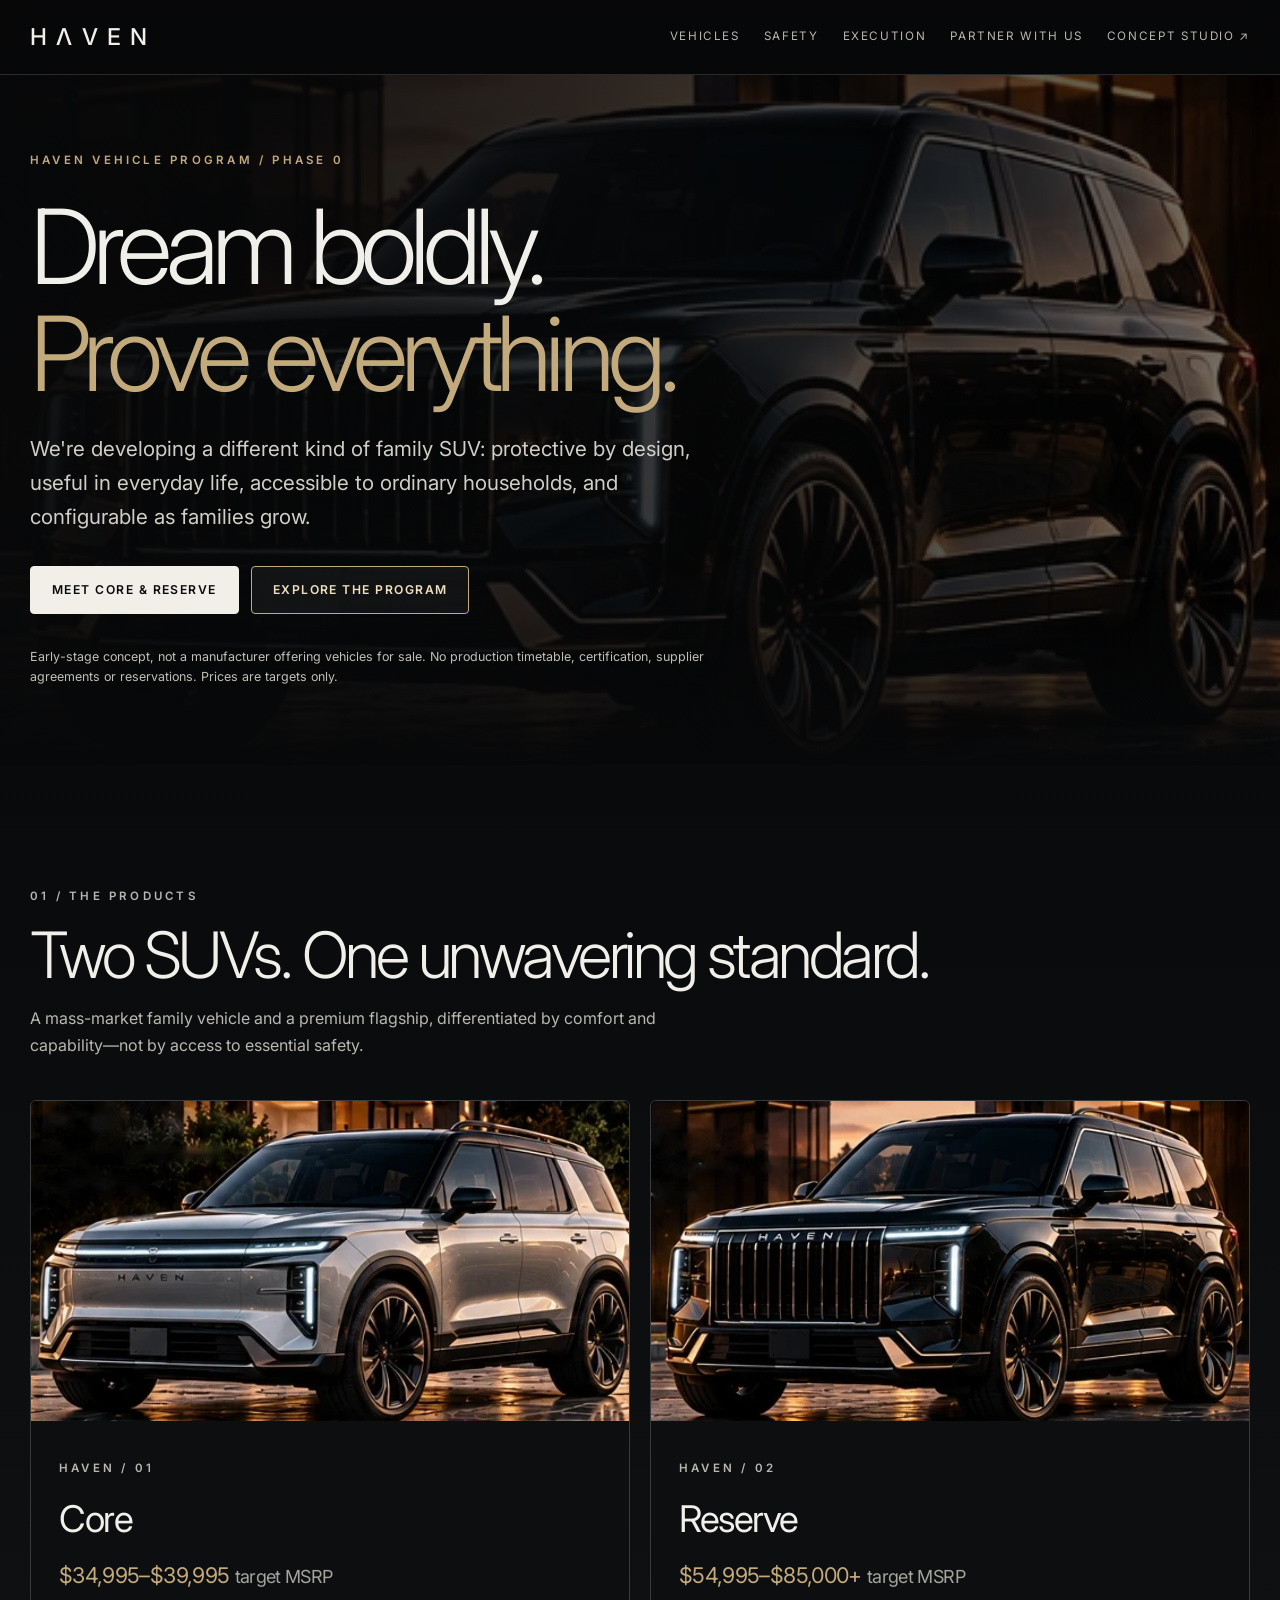
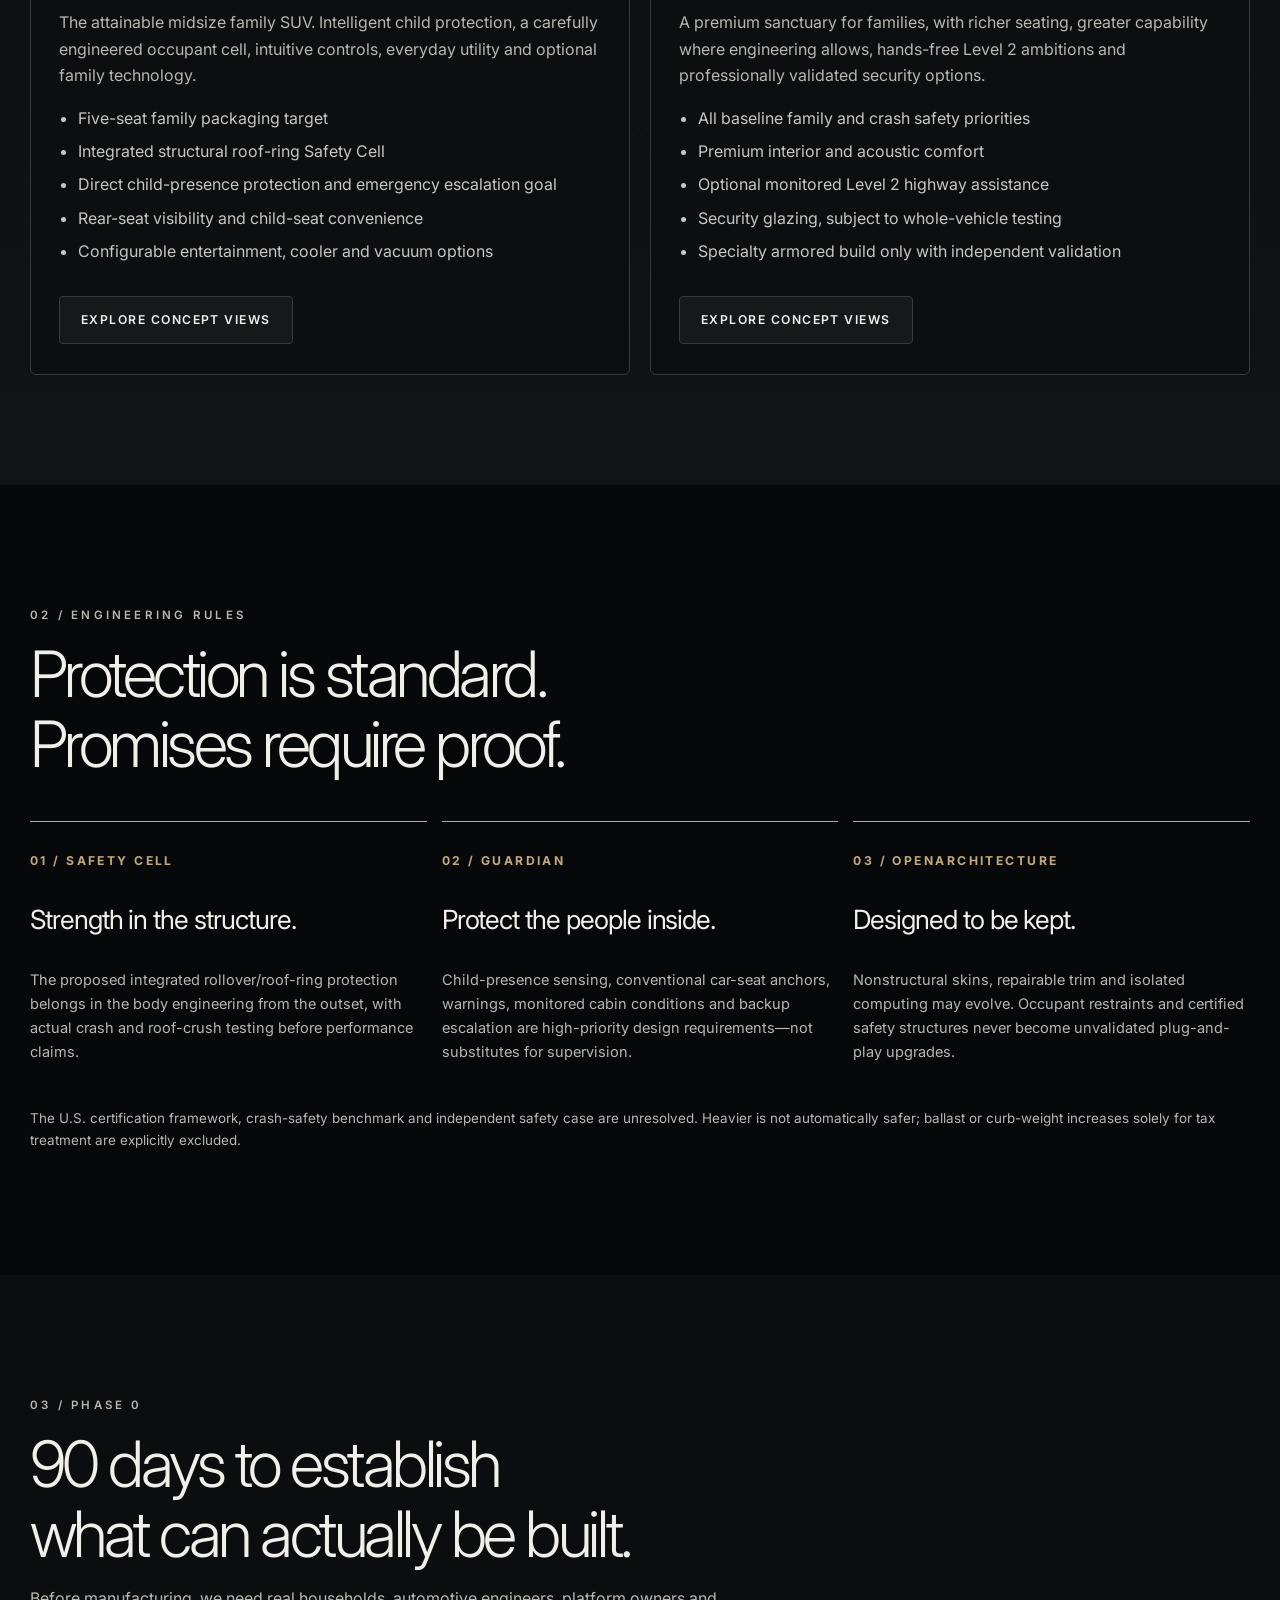
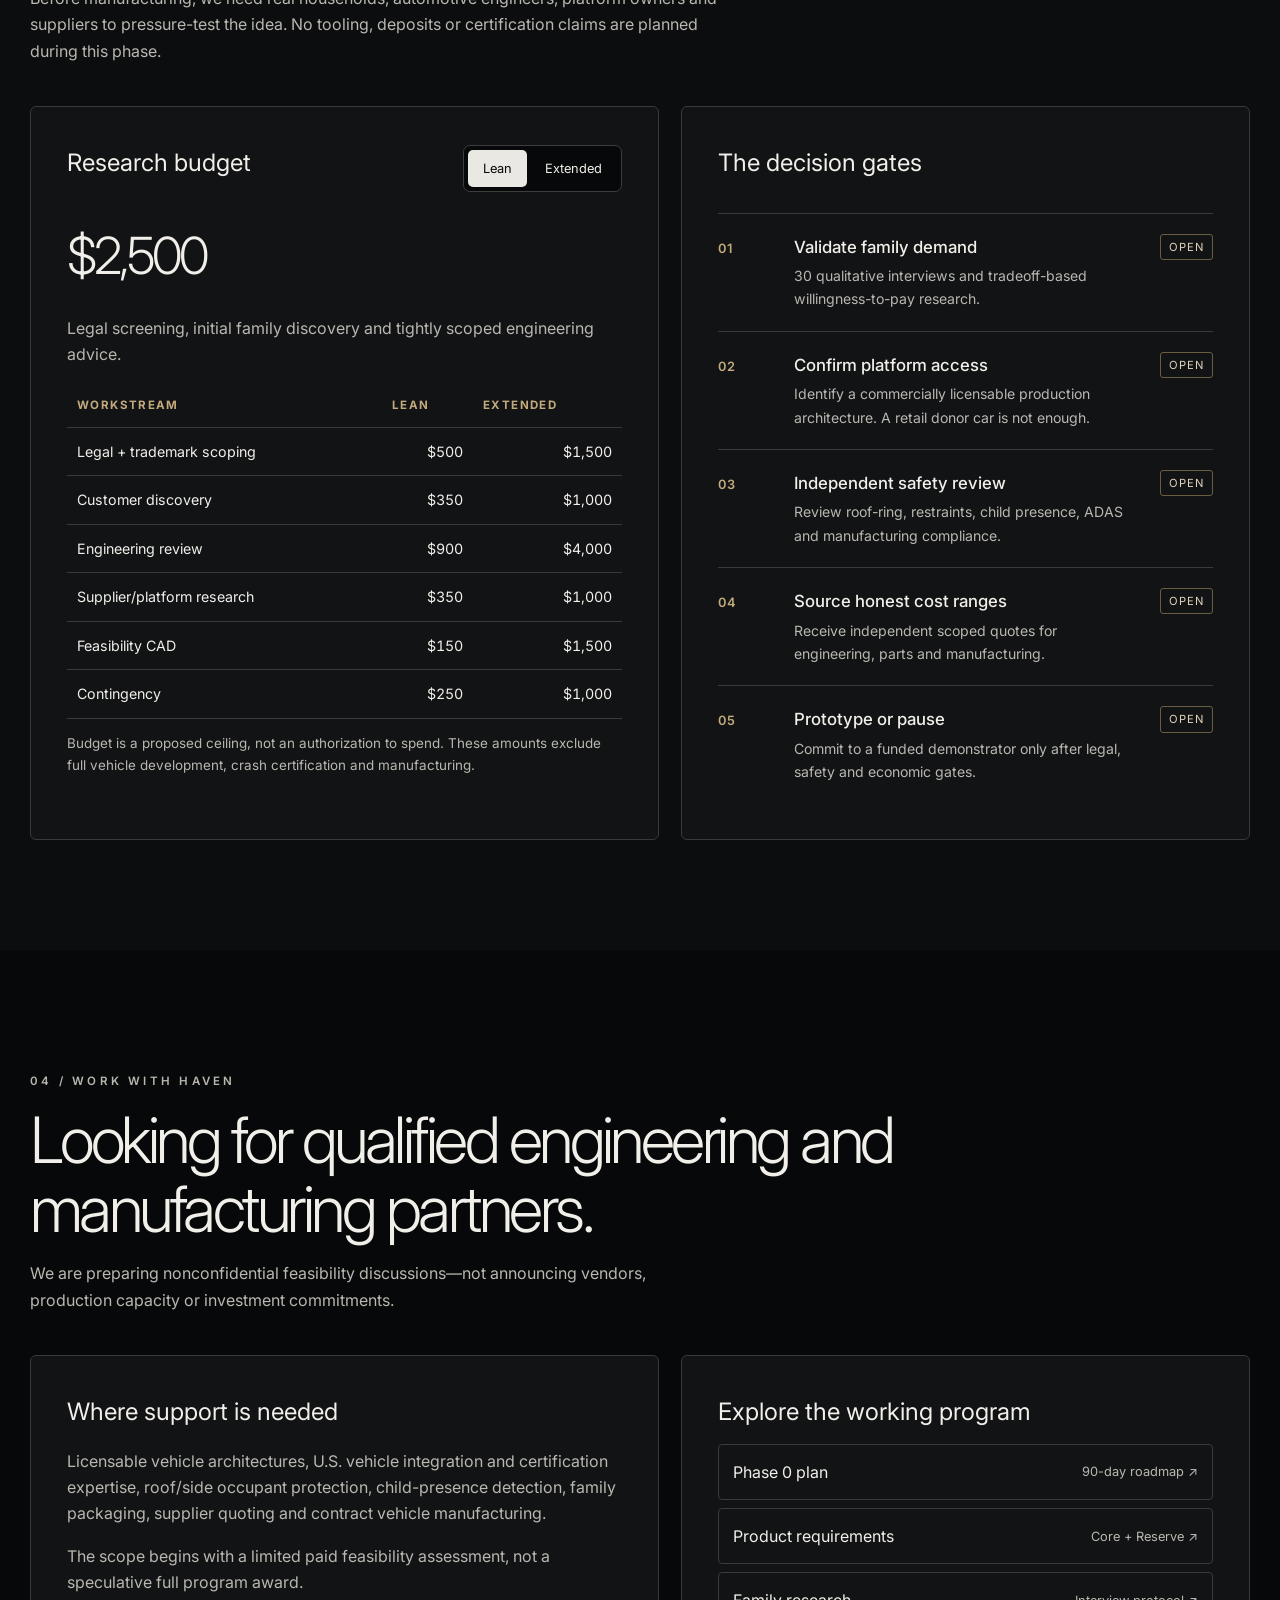
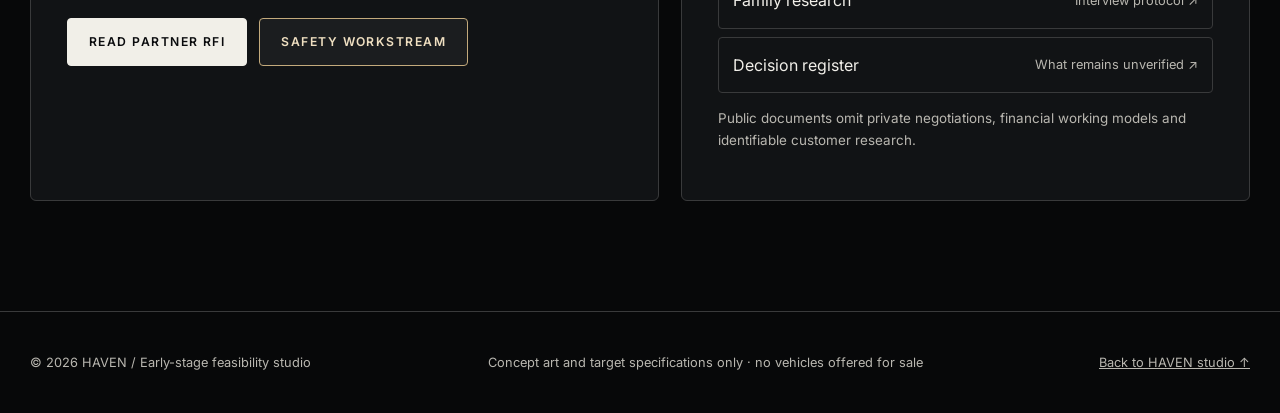
==== program/index.html @ 01f654d3 "Launch public HAVEN vehicle program and link feasibility roadmap" ====
<!DOCTYPE html>
<html lang="en">
<head>
<meta charset="UTF-8">
<meta name="viewport" content="width=device-width, initial-scale=1">
<meta name="theme-color" content="#070809">
<meta name="description" content="HAVEN Motors early-stage family vehicle program: the Core and Reserve SUVs, safety priorities, cost discipline and our evidence-first development roadmap.">
<title>Build HAVEN — The Vehicle Program</title>
<link rel="icon" href="../assets/favicon.svg" type="image/svg+xml">
<link rel="preconnect" href="https://fonts.googleapis.com"><link rel="preconnect" href="https://fonts.gstatic.com" crossorigin>
<link href="https://fonts.googleapis.com/css2?family=Inter:wght@300;400;500;600;700&display=swap" rel="stylesheet">
<style>
:root{--bg:#070809;--card:#111315;--card2:#17191c;--ink:#f1efe9;--muted:#b9b7b0;--line:#393a3b;--gold:#c3aa7c;--ease:cubic-bezier(.25,.8,.25,1)}
*{box-sizing:border-box}html{scroll-behavior:smooth}body{margin:0;background:var(--bg);color:var(--ink);font-family:Inter,system-ui,sans-serif;line-height:1.65;-webkit-font-smoothing:antialiased}
a{color:inherit}button{font:inherit;cursor:pointer;color:inherit}img{max-width:100%;display:block}.skip{position:absolute;left:-999px}.skip:focus{left:1rem;top:1rem;background:#fff;color:#000;padding:.6rem 1rem;z-index:30}.shell{width:min(1220px,calc(100% - 48px));margin:0 auto}
.top{position:sticky;top:0;z-index:20;background:rgba(7,8,9,.86);backdrop-filter:blur(22px);border-bottom:1px solid rgba(255,255,255,.14)}
.top .shell{min-height:74px;display:flex;align-items:center;justify-content:space-between;gap:28px}.logo{font-size:1.45rem;letter-spacing:.4em;font-weight:500;text-decoration:none}.top-links{display:flex;flex-wrap:wrap;gap:24px;align-items:center}.top-links a{font-size:.73rem;text-decoration:none;letter-spacing:.14em;text-transform:uppercase;color:var(--muted)}.top-links a:hover,.top-links a:focus-visible{color:#fff}
.btn{border:1px solid var(--line);display:inline-flex;align-items:center;justify-content:center;padding:13px 21px;text-decoration:none;text-transform:uppercase;font-weight:600;font-size:.76rem;letter-spacing:.12em;border-radius:4px;transition:transform .25s var(--ease),border .2s;background:rgba(255,255,255,.045)}.btn:hover{transform:translateY(-2px);border-color:var(--gold)}.btn.solid{background:#f1efe8;color:#0a0b0d;border-color:#f1efe8}.btn.gold{border-color:var(--gold);color:#efdfc1}
.hero{position:relative;min-height:690px;display:flex;align-items:center;isolation:isolate;overflow:hidden}.hero>img{position:absolute;inset:0;width:100%;height:100%;object-fit:cover;object-position:63% center;z-index:-2;filter:brightness(.53) saturate(.9)}.hero::after{content:"";position:absolute;inset:0;z-index:-1;background:linear-gradient(90deg,rgba(7,8,9,.94),rgba(7,8,9,.70) 45%,rgba(7,8,9,.09)),linear-gradient(0deg,#070809,transparent 25%)}.eyebrow{text-transform:uppercase;letter-spacing:.28em;font-size:.72rem;color:var(--gold);font-weight:600}.hero h1{font-size:clamp(3.15rem,8.1vw,7rem);font-weight:300;letter-spacing:-.065em;line-height:1.03;max-width:950px;margin:24px 0}.hero h1 em{font-weight:300;font-style:normal;color:var(--gold)}.lede{font-size:clamp(1.07rem,1.75vw,1.29rem);line-height:1.65;color:#d0cec7;max-width:680px}.hero-actions{display:flex;flex-wrap:wrap;gap:12px;margin-top:32px}.disclosure{margin-top:33px;font-size:.78rem;color:#c1bfb7;max-width:680px}
section{scroll-margin-top:82px}.pad{padding:110px 0}.section-intro{margin-bottom:42px}.section-intro h2{font-size:clamp(2.3rem,5vw,4.8rem);line-height:1.09;letter-spacing:-.055em;font-weight:300;max-width:900px;margin:14px 0}.section-intro p{color:var(--muted);max-width:690px}
.models{background:linear-gradient(180deg,#090a0c,#111315)}.models-grid{display:grid;grid-template-columns:1fr 1fr;gap:20px}.model{background:#0d0e10;border:1px solid var(--line);border-radius:6px;overflow:hidden}.model .photo{height:clamp(240px,25vw,340px);width:100%;object-fit:cover}.model-copy{padding:26px 28px 30px}.model h3{font-weight:400;font-size:2.3rem;letter-spacing:-.04em;margin:8px 0}.money{font-size:1.35rem;color:var(--gold);letter-spacing:-.03em}.model p{color:var(--muted)}.model small{color:#a4a39c}.featurelist{margin:0 0 24px;padding-left:19px;color:#c8c7c2}.featurelist li{padding-bottom:7px}.principles{display:grid;grid-template-columns:repeat(3,1fr);gap:15px}.principle{border-top:1px solid var(--gold);padding:24px 0 0}.principle b{font-size:.76rem;letter-spacing:.2em;color:var(--gold)}.principle h3{font-weight:400;letter-spacing:-.04em;font-size:1.65rem}.principle p{color:var(--muted);font-size:.91rem}
.grid2{display:grid;grid-template-columns:1.05fr .95fr;gap:22px}.panel{border:1px solid var(--line);padding:clamp(22px,3vw,36px);border-radius:6px;background:var(--card)}.panel h3{font-weight:400;font-size:1.5rem;margin:0 0 12px}.panel p{color:var(--muted)}.table{width:100%;border-collapse:collapse;font-size:.89rem}.table td,.table th{padding:12px 10px;text-align:left;border-bottom:1px solid var(--line)}.table th{color:var(--gold);font-size:.72rem;text-transform:uppercase;letter-spacing:.12em}.table td:nth-child(2){text-align:right;font-variant-numeric:tabular-nums}.table td:last-child{text-align:right;font-variant-numeric:tabular-nums}.cost-switch{display:inline-flex;padding:4px;background:#070809;border:1px solid #3c3d3c;border-radius:7px;gap:3px}.cost-switch button{border:0;background:transparent;padding:8px 15px;border-radius:5px;font-size:.8rem}.cost-switch button[aria-pressed=true]{background:#e9e8e2;color:#0a0a0b}.amount{font-size:clamp(2.2rem,4vw,3.8rem);letter-spacing:-.06em;font-weight:300;margin:18px 0}.list{display:grid;gap:0;margin-top:30px}.gate{padding:20px 0;border-top:1px solid var(--line);display:grid;grid-template-columns:56px 1fr auto;align-items:start;gap:20px}.gate .num{color:var(--gold);font-weight:600;letter-spacing:.1em;font-size:.8rem;padding-top:4px}.gate h3{margin:0;font-size:1.05rem;font-weight:500}.gate p{margin:3px 0 0;font-size:.88rem;color:var(--muted)}.state{color:#e2d2b9;border:1px solid #6b5d42;border-radius:3px;font-size:.7rem;white-space:nowrap;padding:3px 8px;text-transform:uppercase;letter-spacing:.08em}
.links{display:flex;gap:12px;flex-wrap:wrap;margin:22px 0}.linklist{display:grid;gap:8px}.linklist a{padding:14px;border:1px solid var(--line);text-decoration:none;display:flex;justify-content:space-between;gap:18px;align-items:center;border-radius:4px}.linklist a:hover{border-color:var(--gold)}.linklist a span{color:var(--muted);font-size:.8rem}.small{font-size:.84rem;color:var(--muted)}.foot{border-top:1px solid var(--line);padding:40px 0;color:var(--muted);font-size:.8rem}.foot .shell{display:flex;justify-content:space-between;gap:20px;flex-wrap:wrap}
:focus-visible{outline:2px solid #f2ce88;outline-offset:3px}
@media(max-width:820px){.models-grid,.grid2,.principles{grid-template-columns:1fr}.top-links{gap:14px}.top-links a{font-size:.69rem}.hero{min-height:620px}.model .photo{height:290px}.pad{padding:74px 0}}
@media(max-width:520px){.shell{width:min(100% - 32px,1200px)}.top .shell{min-height:68px}.logo{letter-spacing:.24em;font-size:1.2rem}.top-links a:nth-child(2){display:none}.hero h1{font-size:clamp(2.8rem,12vw,4rem)}.hero{min-height:610px}.gate{grid-template-columns:35px 1fr}.gate .state{grid-column:2;justify-self:start}.table{font-size:.77rem}.table td,.table th{padding:9px 5px}}
@media(prefers-reduced-motion:reduce){html{scroll-behavior:auto}*,*:before,*:after{transition:none!important;animation:none!important}}
</style>
</head>
<body>
<a class="skip" href="#content">Skip to content</a>
<header class="top"><div class="shell"><a class="logo" href="../index.html" aria-label="HAVEN home">HΛVEN</a><nav class="top-links" aria-label="Program navigation"><a href="#vehicles">Vehicles</a><a href="#requirements">Safety</a><a href="#execution">Execution</a><a href="#partners">Partner with us</a><a href="../index.html">Concept studio ↗</a></nav></div></header>
<main id="content">
<section class="hero" aria-labelledby="h1"><img src="../assets/haven-suv/reserve/exterior-hero-clean.webp" alt="HAVEN Reserve luxury SUV early design study" width="529" height="292"><div class="shell"><p class="eyebrow">HAVEN vehicle program / phase 0</p><h1 id="h1">Dream boldly.<br><em>Prove everything.</em></h1><p class="lede">We're developing a different kind of family SUV: protective by design, useful in everyday life, accessible to ordinary households, and configurable as families grow.</p><div class="hero-actions"><a class="btn solid" href="#vehicles">Meet Core &amp; Reserve</a><a class="btn gold" href="#execution">Explore the program</a></div><p class="disclosure">Early-stage concept, not a manufacturer offering vehicles for sale. No production timetable, certification, supplier agreements or reservations. Prices are targets only.</p></div></section>

<section class="pad models" id="vehicles"><div class="shell"><div class="section-intro"><p class="eyebrow">01 / The products</p><h2>Two SUVs. One unwavering standard.</h2><p>A mass-market family vehicle and a premium flagship, differentiated by comfort and capability—not by access to essential safety.</p></div><div class="models-grid">
<article class="model"><img class="photo" src="../assets/haven-suv/core/exterior-hero-clean.webp" alt="Silver HAVEN Core family SUV design concept" loading="lazy"><div class="model-copy"><p class="eyebrow">HAVEN / 01</p><h3>Core</h3><div class="money">$34,995–$39,995 <small>target MSRP</small></div><p>The attainable midsize family SUV. Intelligent child protection, a carefully engineered occupant cell, intuitive controls, everyday utility and optional family technology.</p><ul class="featurelist"><li>Five-seat family packaging target</li><li>Integrated structural roof-ring Safety Cell</li><li>Direct child-presence protection and emergency escalation goal</li><li>Rear-seat visibility and child-seat convenience</li><li>Configurable entertainment, cooler and vacuum options</li></ul><a class="btn" href="../index.html#suv">Explore concept views</a></div></article>
<article class="model"><img class="photo" src="../assets/haven-suv/reserve/exterior-hero-clean.webp" alt="Dark HAVEN Reserve premium SUV design concept" loading="lazy"><div class="model-copy"><p class="eyebrow">HAVEN / 02</p><h3>Reserve</h3><div class="money">$54,995–$85,000+ <small>target MSRP</small></div><p>A premium sanctuary for families, with richer seating, greater capability where engineering allows, hands-free Level 2 ambitions and professionally validated security options.</p><ul class="featurelist"><li>All baseline family and crash safety priorities</li><li>Premium interior and acoustic comfort</li><li>Optional monitored Level 2 highway assistance</li><li>Security glazing, subject to whole-vehicle testing</li><li>Specialty armored build only with independent validation</li></ul><a class="btn" href="../index.html#suv">Explore concept views</a></div></article>
</div></div></section>
<section class="pad" id="requirements"><div class="shell"><div class="section-intro"><p class="eyebrow">02 / Engineering rules</p><h2>Protection is standard.<br>Promises require proof.</h2></div><div class="principles">
<div class="principle"><b>01 / SAFETY CELL</b><h3>Strength in the structure.</h3><p>The proposed integrated rollover/roof-ring protection belongs in the body engineering from the outset, with actual crash and roof-crush testing before performance claims.</p></div>
<div class="principle"><b>02 / GUARDIAN</b><h3>Protect the people inside.</h3><p>Child-presence sensing, conventional car-seat anchors, warnings, monitored cabin conditions and backup escalation are high-priority design requirements—not substitutes for supervision.</p></div>
<div class="principle"><b>03 / OPENARCHITECTURE</b><h3>Designed to be kept.</h3><p>Nonstructural skins, repairable trim and isolated computing may evolve. Occupant restraints and certified safety structures never become unvalidated plug-and-play upgrades.</p></div>
</div><p class="small" style="margin-top:28px">The U.S. certification framework, crash-safety benchmark and independent safety case are unresolved. Heavier is not automatically safer; ballast or curb-weight increases solely for tax treatment are explicitly excluded.</p></div></section>
<section class="pad" id="execution" style="background:#0c0d0f"><div class="shell"><div class="section-intro"><p class="eyebrow">03 / Phase 0</p><h2>90 days to establish<br>what can actually be built.</h2><p>Before manufacturing, we need real households, automotive engineers, platform owners and suppliers to pressure-test the idea. No tooling, deposits or certification claims are planned during this phase.</p></div><div class="grid2">
<div class="panel"><div style="display:flex;justify-content:space-between;gap:12px;align-items:center;flex-wrap:wrap"><h3>Research budget</h3><div class="cost-switch" role="group" aria-label="Budget scenario"><button type="button" data-budget="lean" aria-pressed="true">Lean</button><button type="button" data-budget="extended" aria-pressed="false">Extended</button></div></div><div class="amount" id="budgetAmount" aria-live="polite">$2,500</div><p id="budgetSummary">Legal screening, initial family discovery and tightly scoped engineering advice.</p><table class="table"><thead><tr><th>Workstream</th><th>Lean</th><th>Extended</th></tr></thead><tbody>
<tr><td>Legal + trademark scoping</td><td>$500</td><td>$1,500</td></tr><tr><td>Customer discovery</td><td>$350</td><td>$1,000</td></tr><tr><td>Engineering review</td><td>$900</td><td>$4,000</td></tr><tr><td>Supplier/platform research</td><td>$350</td><td>$1,000</td></tr><tr><td>Feasibility CAD</td><td>$150</td><td>$1,500</td></tr><tr><td>Contingency</td><td>$250</td><td>$1,000</td></tr></tbody></table><p class="small">Budget is a proposed ceiling, not an authorization to spend. These amounts exclude full vehicle development, crash certification and manufacturing.</p></div>
<div class="panel"><h3>The decision gates</h3><div class="list">
<div class="gate"><span class="num">01</span><div><h3>Validate family demand</h3><p>30 qualitative interviews and tradeoff-based willingness-to-pay research.</p></div><span class="state">Open</span></div>
<div class="gate"><span class="num">02</span><div><h3>Confirm platform access</h3><p>Identify a commercially licensable production architecture. A retail donor car is not enough.</p></div><span class="state">Open</span></div>
<div class="gate"><span class="num">03</span><div><h3>Independent safety review</h3><p>Review roof-ring, restraints, child presence, ADAS and manufacturing compliance.</p></div><span class="state">Open</span></div>
<div class="gate"><span class="num">04</span><div><h3>Source honest cost ranges</h3><p>Receive independent scoped quotes for engineering, parts and manufacturing.</p></div><span class="state">Open</span></div>
<div class="gate"><span class="num">05</span><div><h3>Prototype or pause</h3><p>Commit to a funded demonstrator only after legal, safety and economic gates.</p></div><span class="state">Open</span></div>
</div></div>
</div></div></section>
<section class="pad" id="partners"><div class="shell"><div class="section-intro"><p class="eyebrow">04 / Work with HAVEN</p><h2>Looking for qualified engineering and manufacturing partners.</h2><p>We are preparing nonconfidential feasibility discussions—not announcing vendors, production capacity or investment commitments.</p></div><div class="grid2"><div class="panel"><h3>Where support is needed</h3><p>Licensable vehicle architectures, U.S. vehicle integration and certification expertise, roof/side occupant protection, child-presence detection, family packaging, supplier quoting and contract vehicle manufacturing.</p><p>The scope begins with a limited paid feasibility assessment, not a speculative full program award.</p><div class="links"><a class="btn solid" href="PARTNERS_RFI.md">Read partner RFI</a><a class="btn gold" href="SAFETY_REGULATORY.md">Safety workstream</a></div></div><div class="panel"><h3>Explore the working program</h3><div class="linklist"><a href="README.md">Phase 0 plan <span>90-day roadmap ↗</span></a><a href="PRODUCT_REQUIREMENTS.md">Product requirements <span>Core + Reserve ↗</span></a><a href="CUSTOMER_DISCOVERY.md">Family research <span>Interview protocol ↗</span></a><a href="DECISION_LOG.md">Decision register <span>What remains unverified ↗</span></a></div><p class="small">Public documents omit private negotiations, financial working models and identifiable customer research.</p></div></div></div></section>
</main>
<footer class="foot"><div class="shell"><span>© 2026 HAVEN / Early-stage feasibility studio</span><span>Concept art and target specifications only · no vehicles offered for sale</span><a href="../index.html">Back to HAVEN studio ↑</a></div></footer>
<script>
(()=>{'use strict';const buttons=document.querySelectorAll('[data-budget]');const val=document.getElementById('budgetAmount'),desc=document.getElementById('budgetSummary');const budget={lean:{price:'$2,500',summary:'Legal screening, initial family discovery and tightly scoped engineering advice.'},extended:{price:'$10,000',summary:'Expanded independent engineering review, packaging concept work and deeper customer discovery.'}};for(const b of buttons){b.addEventListener('click',()=>{for(const x of buttons)x.setAttribute('aria-pressed',String(x===b));const d=budget[b.dataset.budget];val.textContent=d.price;desc.textContent=d.summary;});}})();
</script>
</body></html>
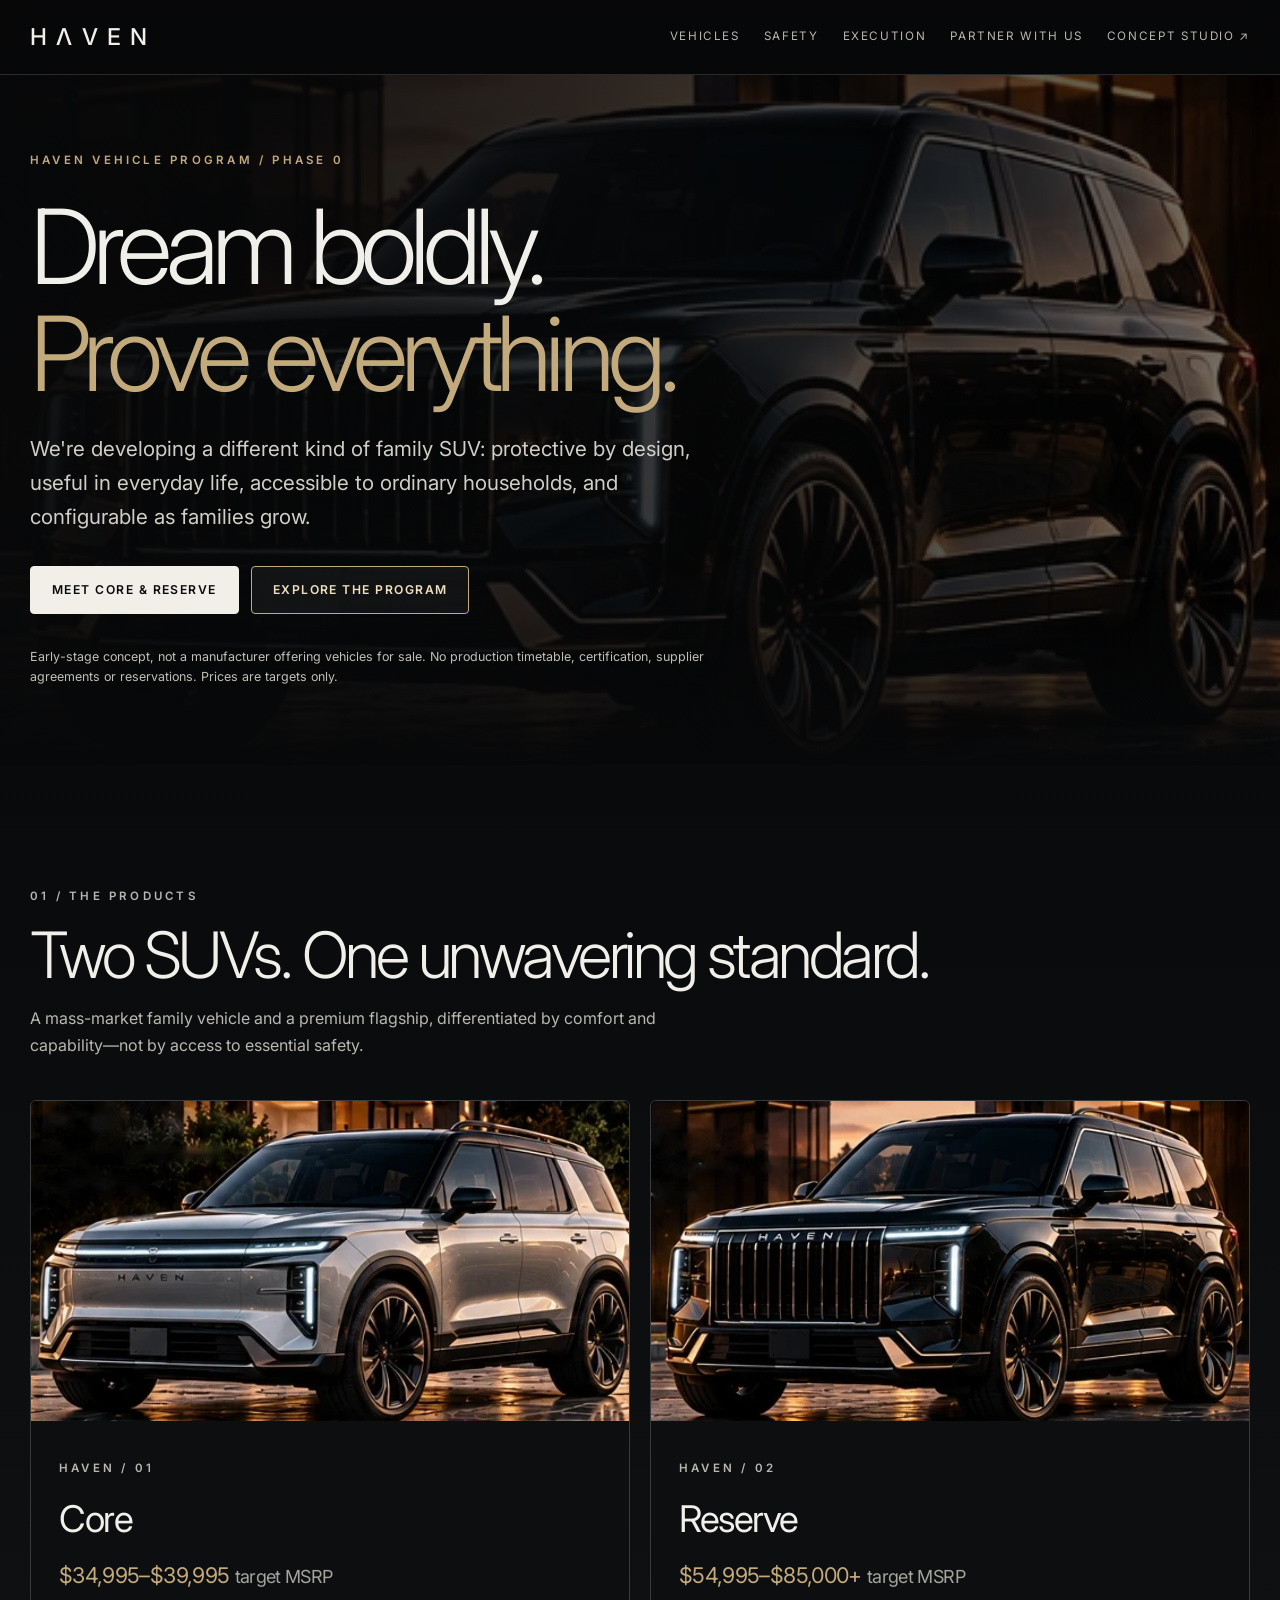
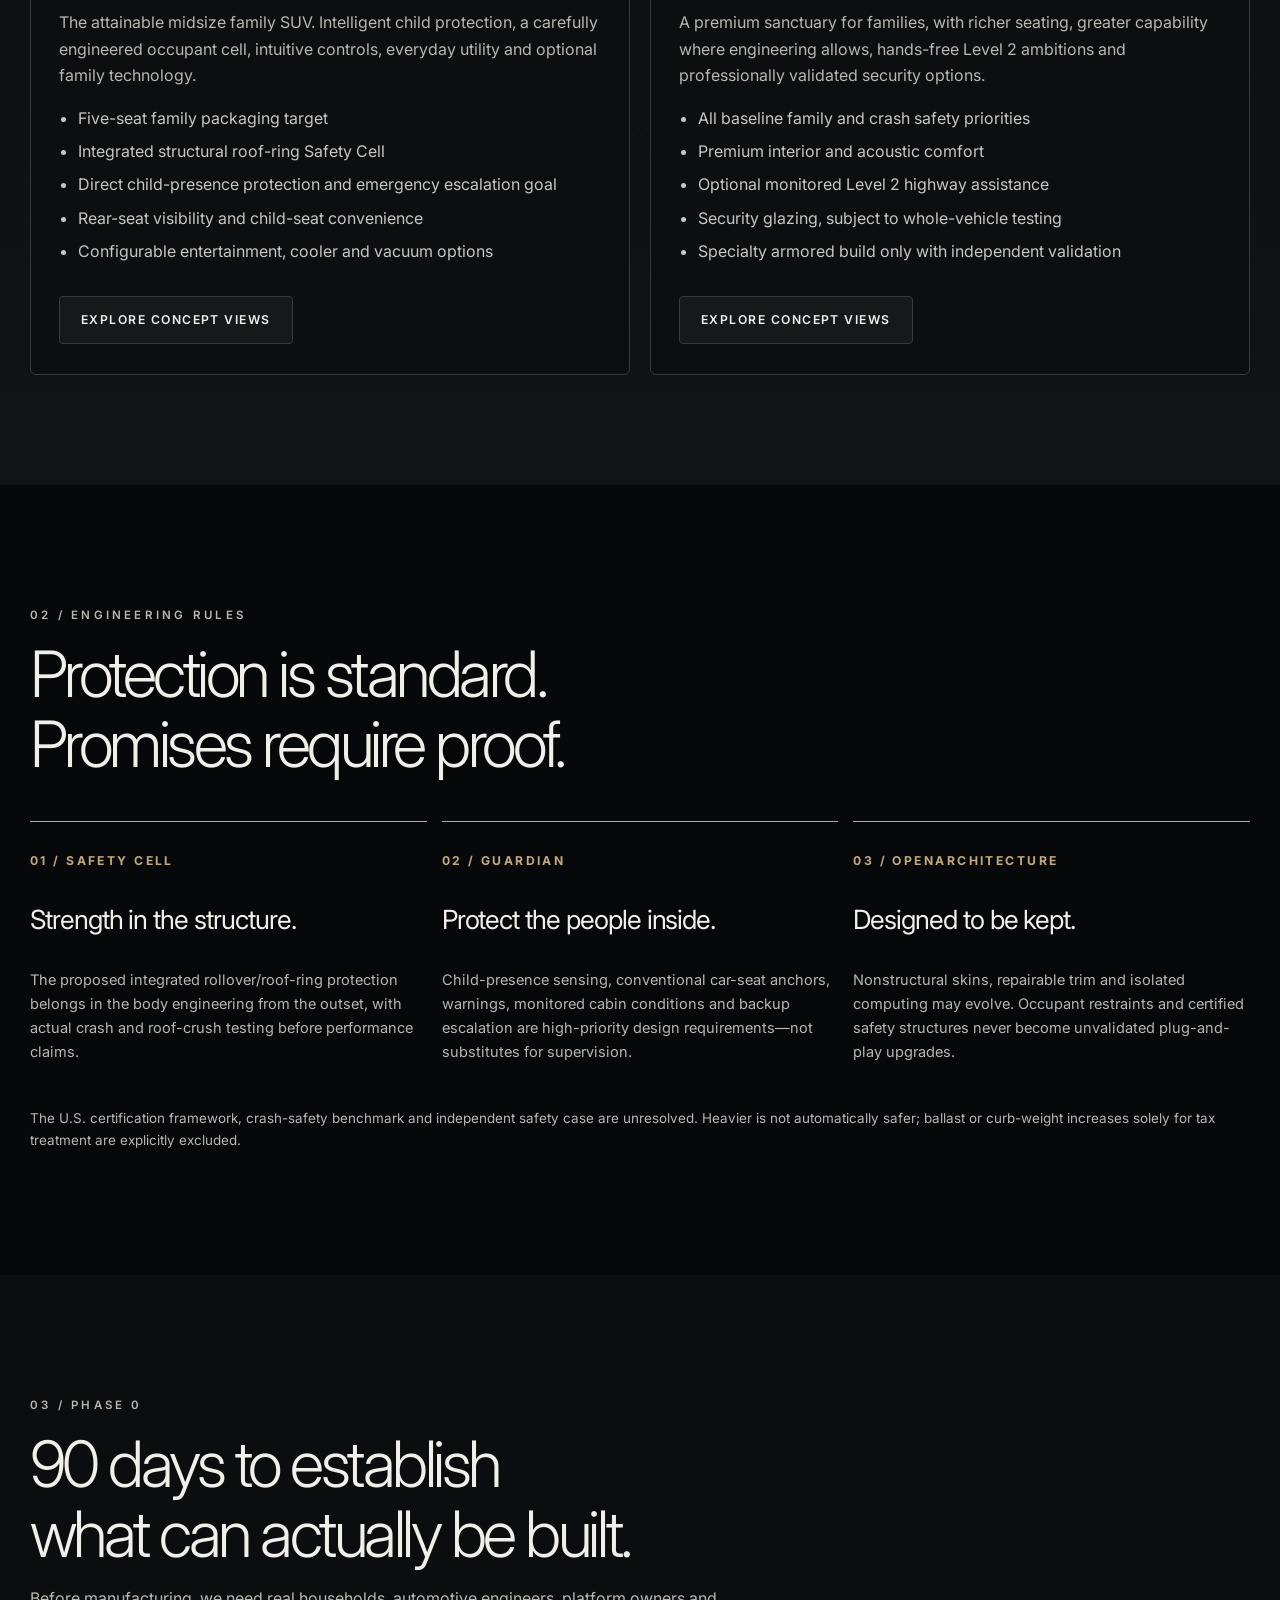
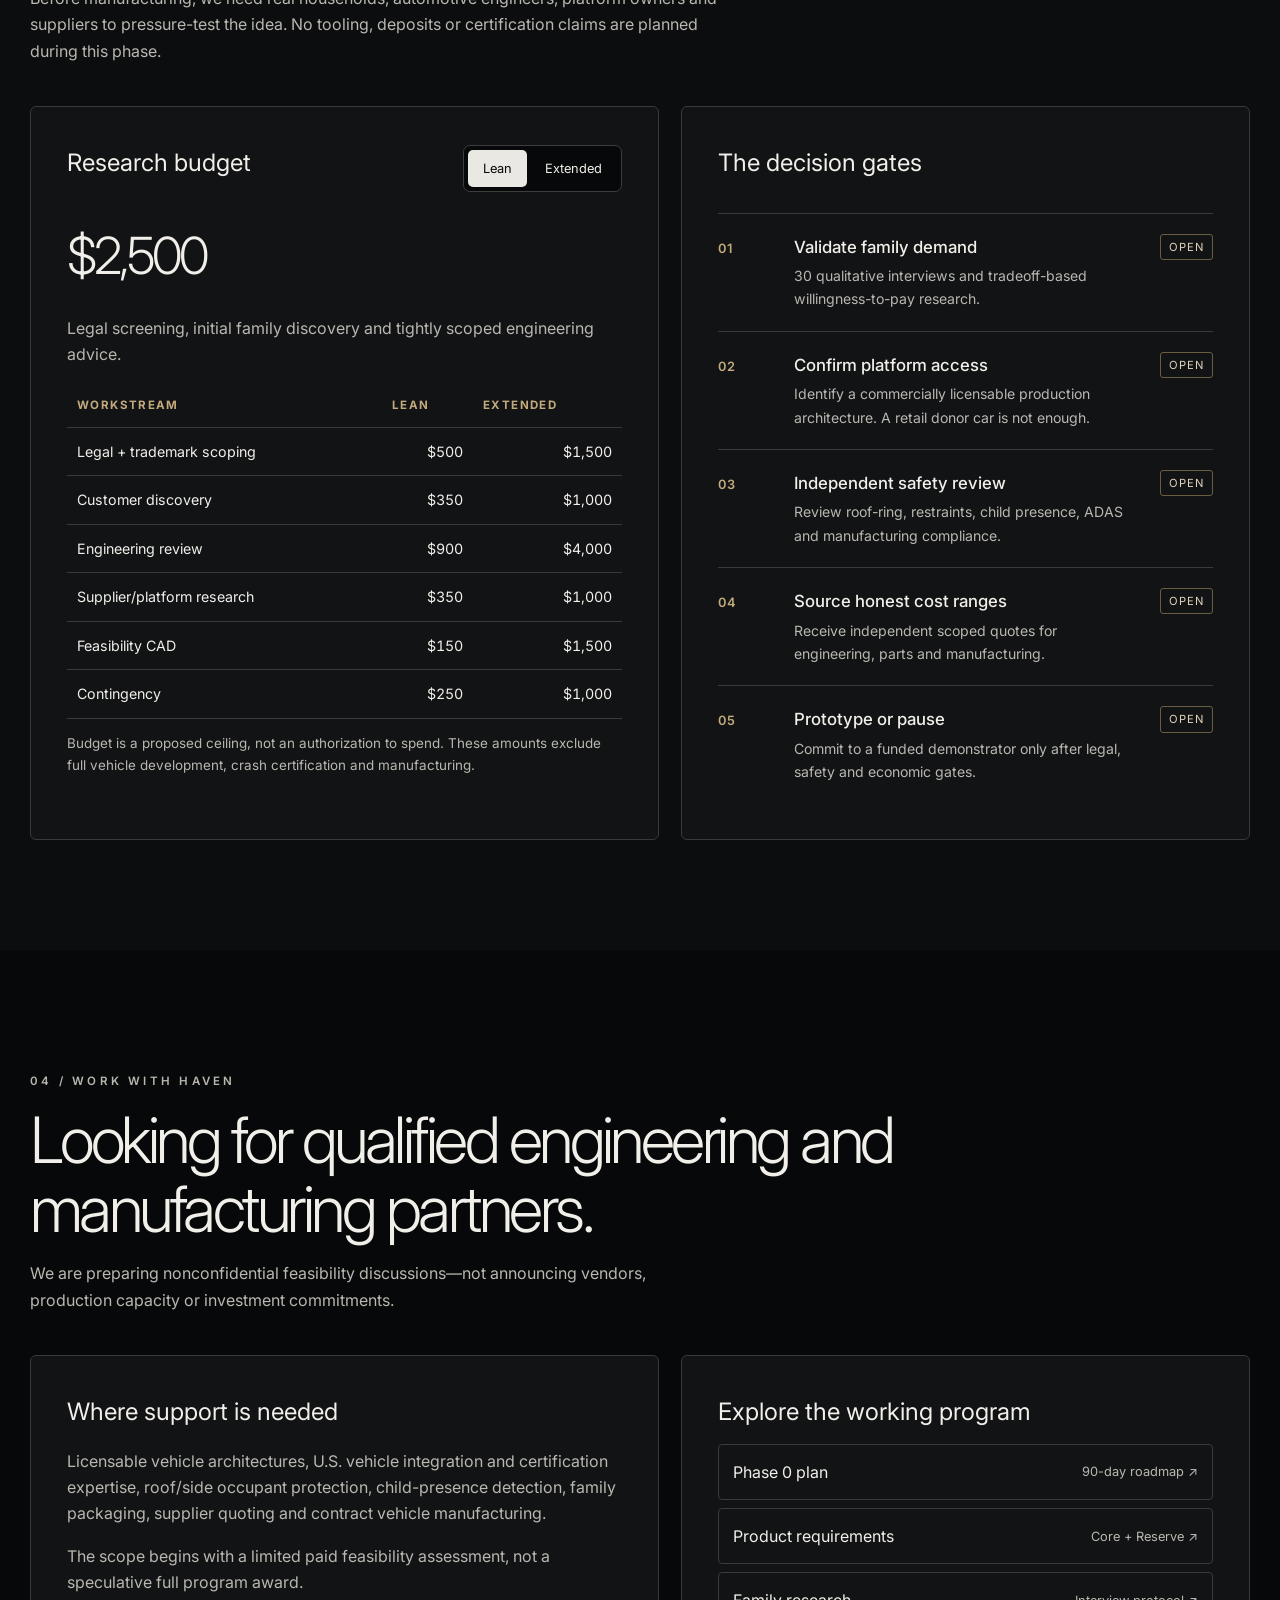
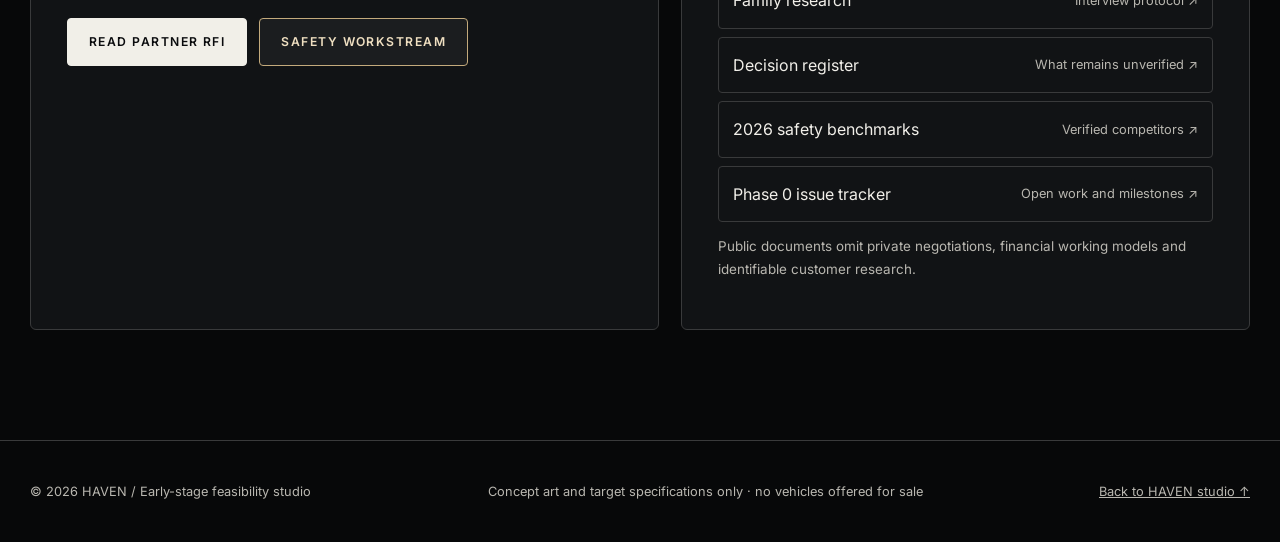
==== commit 9c7e37ff: "Expose HAVEN Phase 0 tracker and safety benchmarks" ====
--- a/program/index.html
+++ b/program/index.html
@@ -53,7 +53,7 @@
 <div class="gate"><span class="num">05</span><div><h3>Prototype or pause</h3><p>Commit to a funded demonstrator only after legal, safety and economic gates.</p></div><span class="state">Open</span></div>
 </div></div>
 </div></div></section>
-<section class="pad" id="partners"><div class="shell"><div class="section-intro"><p class="eyebrow">04 / Work with HAVEN</p><h2>Looking for qualified engineering and manufacturing partners.</h2><p>We are preparing nonconfidential feasibility discussions—not announcing vendors, production capacity or investment commitments.</p></div><div class="grid2"><div class="panel"><h3>Where support is needed</h3><p>Licensable vehicle architectures, U.S. vehicle integration and certification expertise, roof/side occupant protection, child-presence detection, family packaging, supplier quoting and contract vehicle manufacturing.</p><p>The scope begins with a limited paid feasibility assessment, not a speculative full program award.</p><div class="links"><a class="btn solid" href="PARTNERS_RFI.md">Read partner RFI</a><a class="btn gold" href="SAFETY_REGULATORY.md">Safety workstream</a></div></div><div class="panel"><h3>Explore the working program</h3><div class="linklist"><a href="README.md">Phase 0 plan <span>90-day roadmap ↗</span></a><a href="PRODUCT_REQUIREMENTS.md">Product requirements <span>Core + Reserve ↗</span></a><a href="CUSTOMER_DISCOVERY.md">Family research <span>Interview protocol ↗</span></a><a href="DECISION_LOG.md">Decision register <span>What remains unverified ↗</span></a></div><p class="small">Public documents omit private negotiations, financial working models and identifiable customer research.</p></div></div></div></section>
+<section class="pad" id="partners"><div class="shell"><div class="section-intro"><p class="eyebrow">04 / Work with HAVEN</p><h2>Looking for qualified engineering and manufacturing partners.</h2><p>We are preparing nonconfidential feasibility discussions—not announcing vendors, production capacity or investment commitments.</p></div><div class="grid2"><div class="panel"><h3>Where support is needed</h3><p>Licensable vehicle architectures, U.S. vehicle integration and certification expertise, roof/side occupant protection, child-presence detection, family packaging, supplier quoting and contract vehicle manufacturing.</p><p>The scope begins with a limited paid feasibility assessment, not a speculative full program award.</p><div class="links"><a class="btn solid" href="https://github.com/Mrperkins/haven-concept/blob/main/program/PARTNERS_RFI.md">Read partner RFI</a><a class="btn gold" href="https://github.com/Mrperkins/haven-concept/blob/main/program/SAFETY_REGULATORY.md">Safety workstream</a></div></div><div class="panel"><h3>Explore the working program</h3><div class="linklist"><a href="https://github.com/Mrperkins/haven-concept/blob/main/program/README.md">Phase 0 plan <span>90-day roadmap ↗</span></a><a href="https://github.com/Mrperkins/haven-concept/blob/main/program/PRODUCT_REQUIREMENTS.md">Product requirements <span>Core + Reserve ↗</span></a><a href="https://github.com/Mrperkins/haven-concept/blob/main/program/CUSTOMER_DISCOVERY.md">Family research <span>Interview protocol ↗</span></a><a href="https://github.com/Mrperkins/haven-concept/blob/main/program/DECISION_LOG.md">Decision register <span>What remains unverified ↗</span></a><a href="https://github.com/Mrperkins/haven-concept/blob/main/program/BENCHMARKS.md">2026 safety benchmarks <span>Verified competitors ↗</span></a><a href="https://github.com/Mrperkins/haven-concept/issues">Phase 0 issue tracker <span>Open work and milestones ↗</span></a></div><p class="small">Public documents omit private negotiations, financial working models and identifiable customer research.</p></div></div></div></section>
 </main>
 <footer class="foot"><div class="shell"><span>© 2026 HAVEN / Early-stage feasibility studio</span><span>Concept art and target specifications only · no vehicles offered for sale</span><a href="../index.html">Back to HAVEN studio ↑</a></div></footer>
 <script>
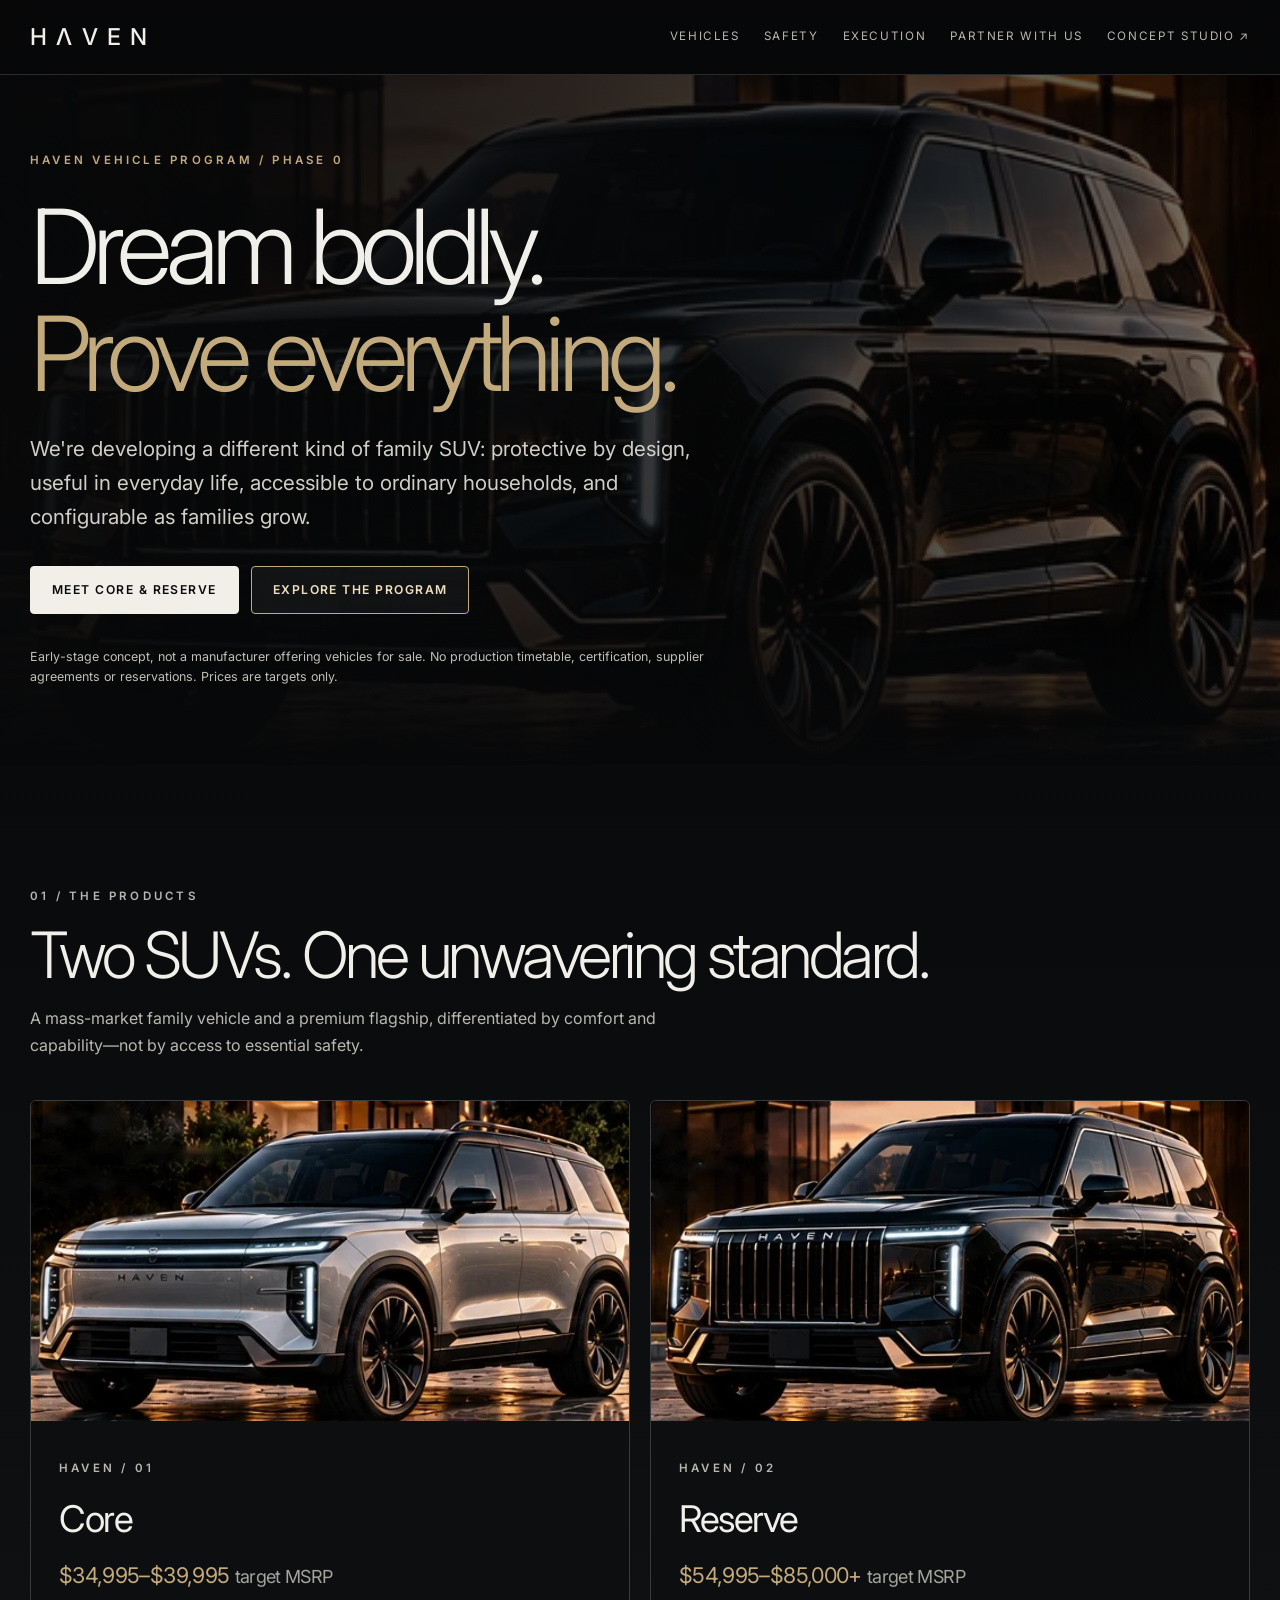
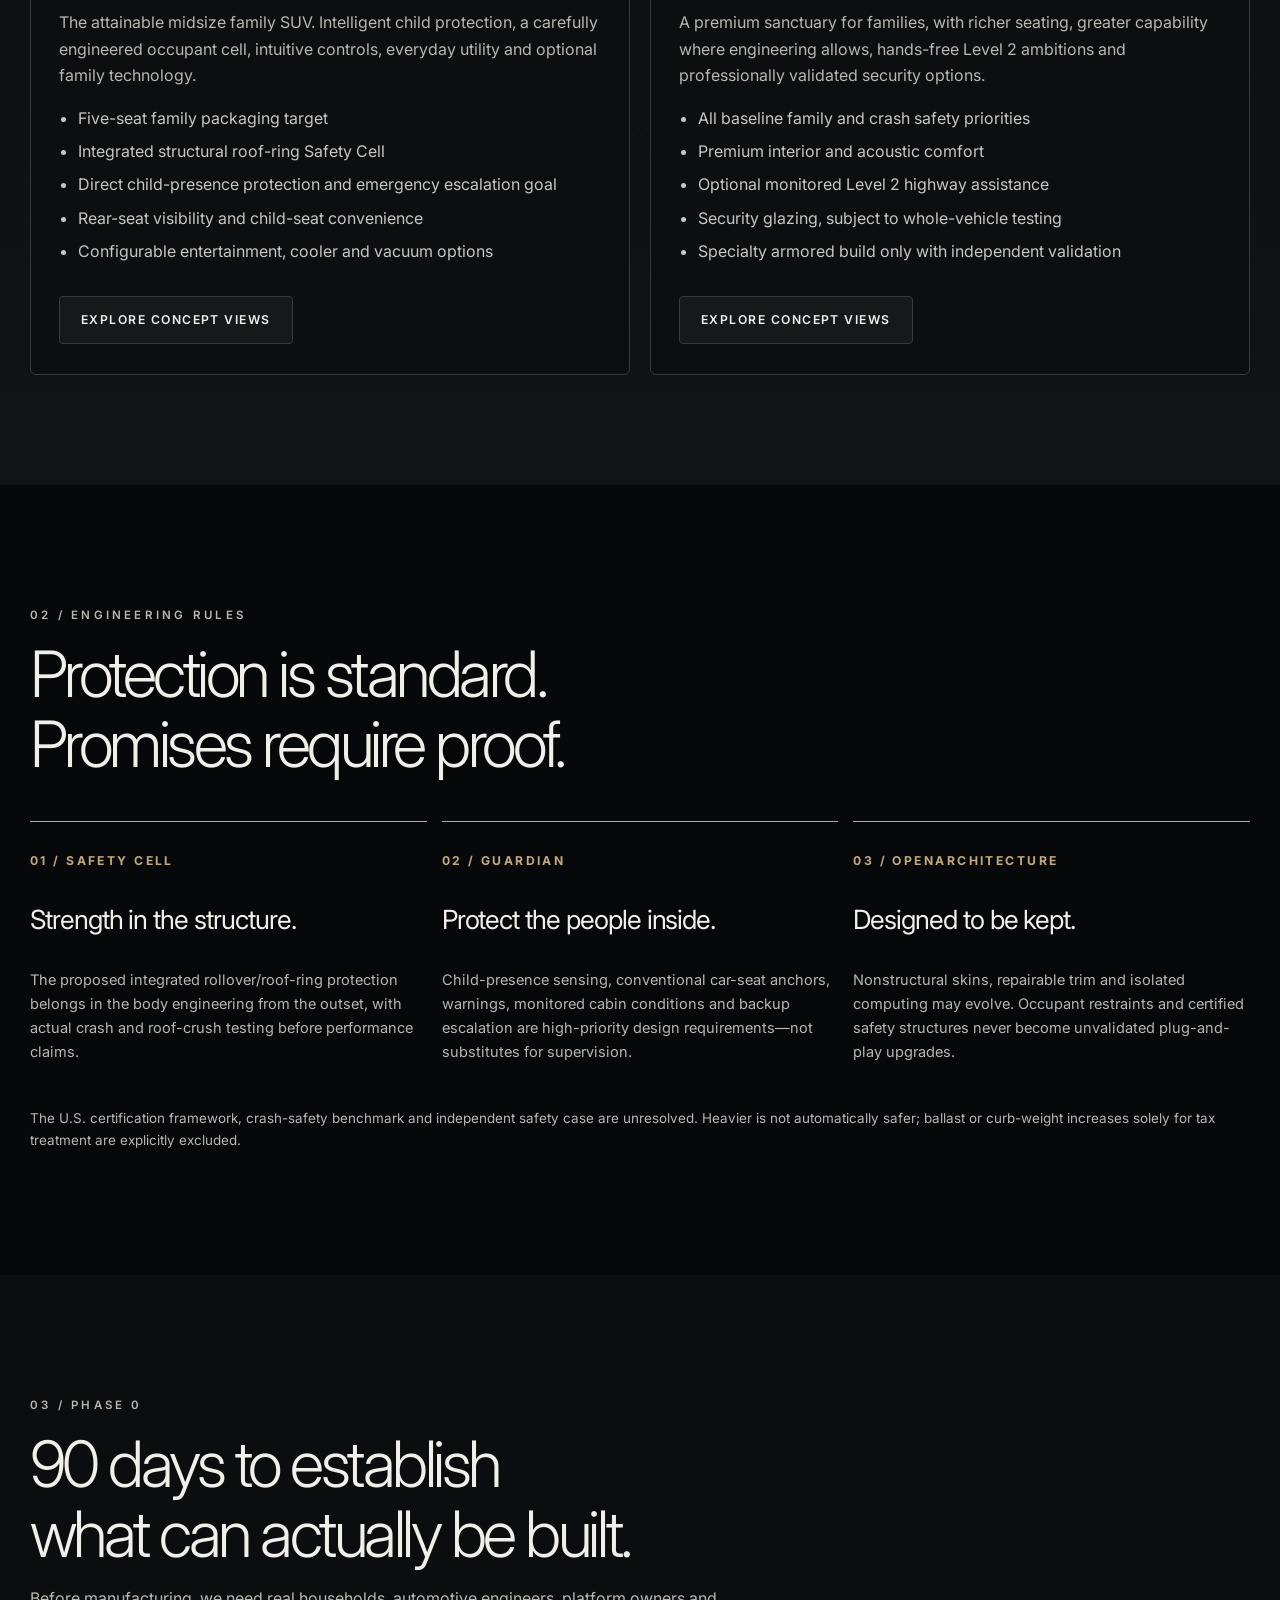
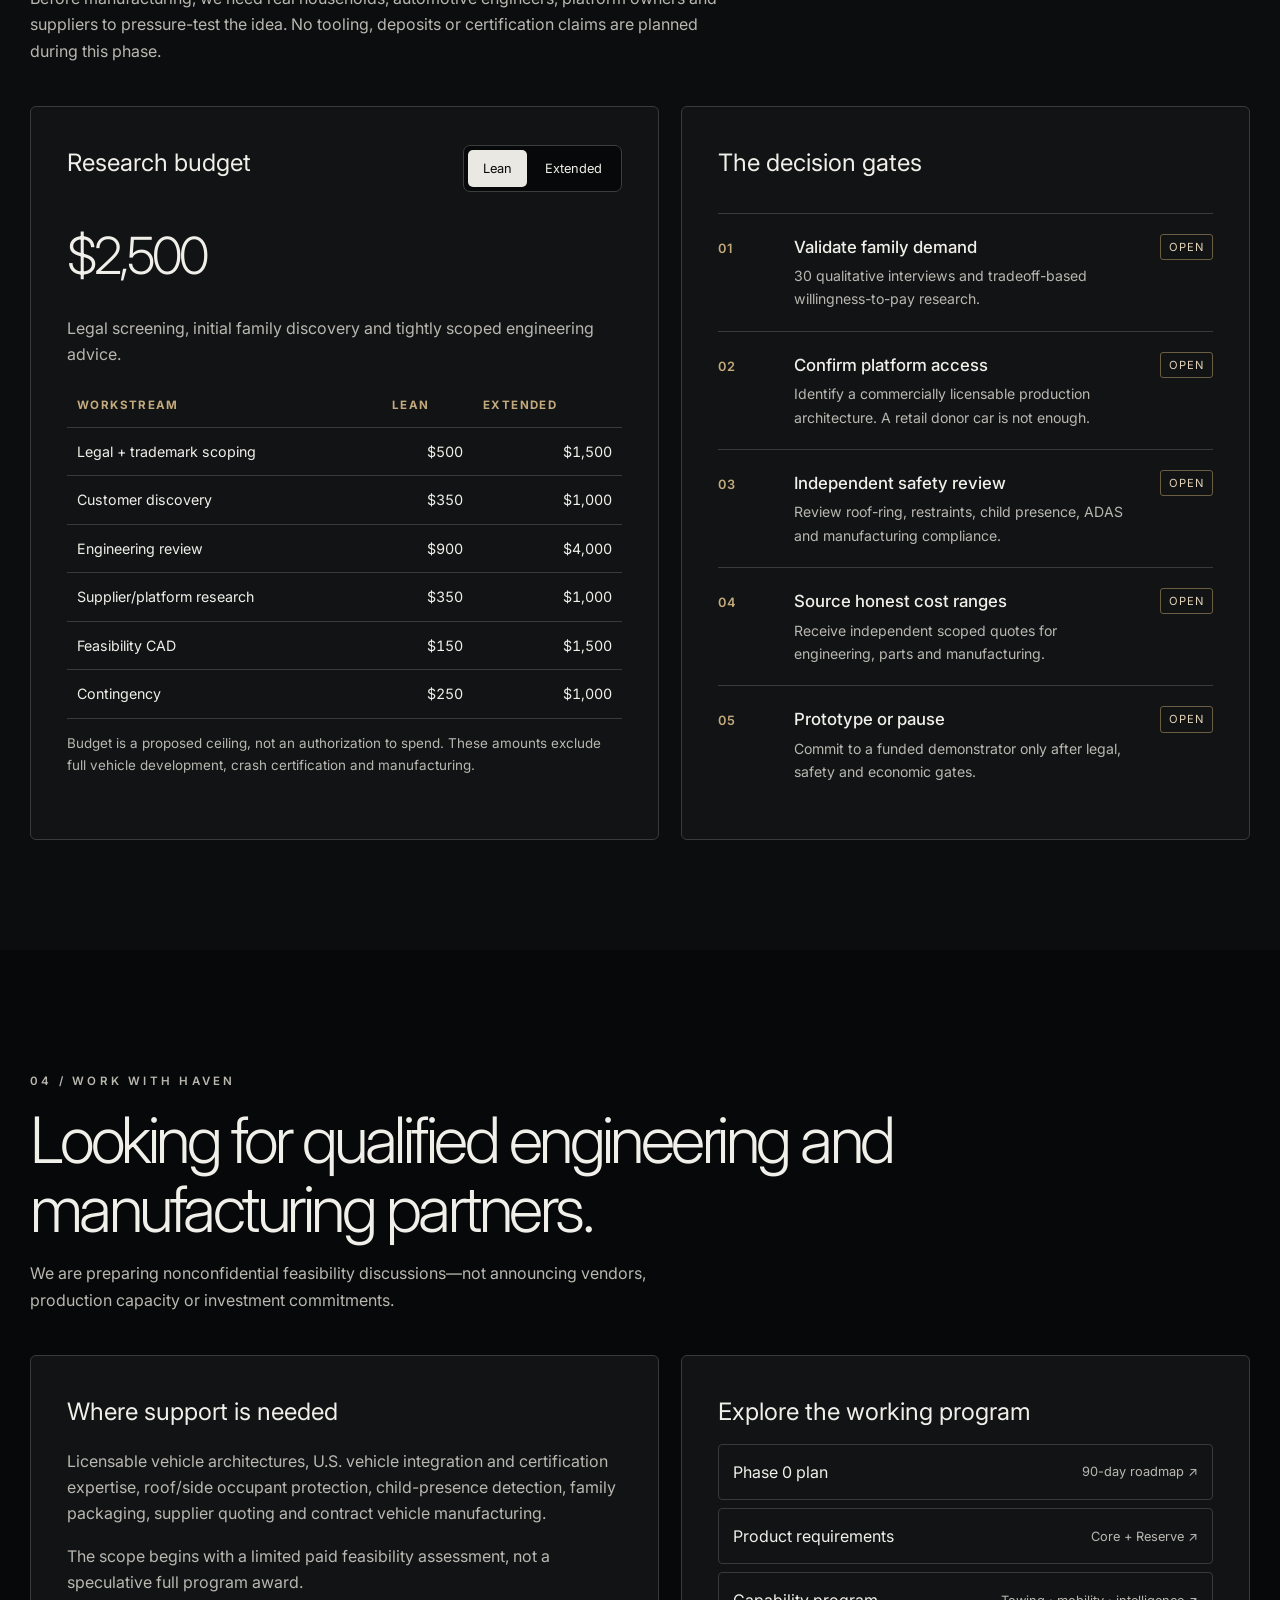
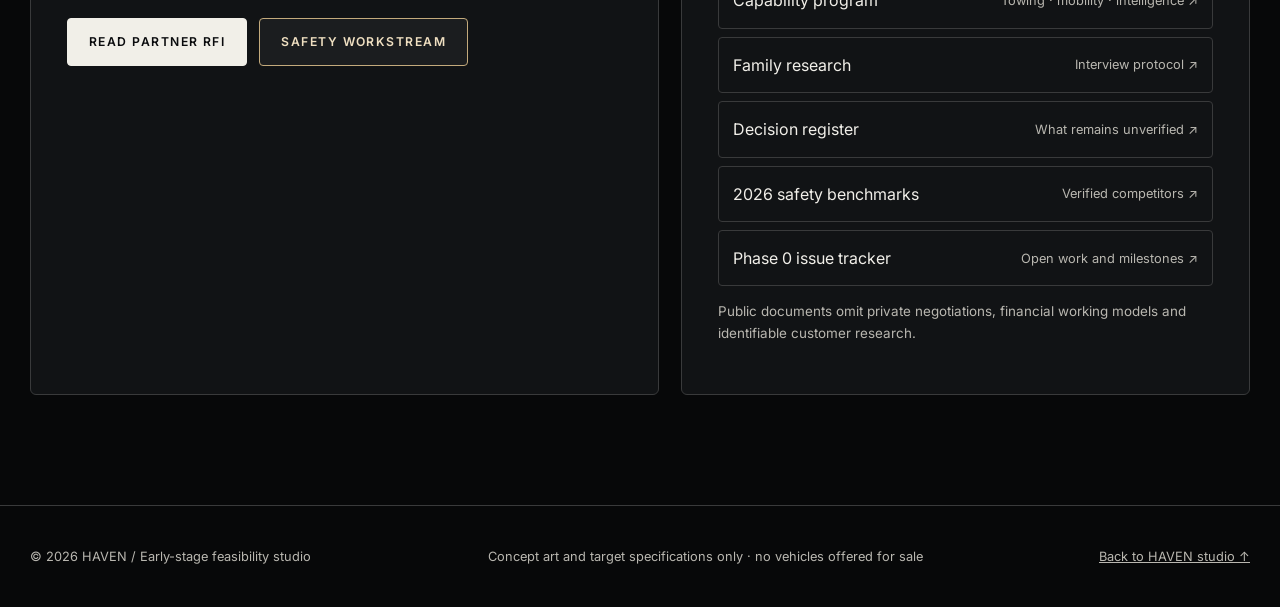
==== commit ac8bd65c: "Expand HAVEN SUV capability spec: tow, wading, parking, voice and anti-theft" ====
--- a/program/index.html
+++ b/program/index.html
@@ -53,7 +53,7 @@
 <div class="gate"><span class="num">05</span><div><h3>Prototype or pause</h3><p>Commit to a funded demonstrator only after legal, safety and economic gates.</p></div><span class="state">Open</span></div>
 </div></div>
 </div></div></section>
-<section class="pad" id="partners"><div class="shell"><div class="section-intro"><p class="eyebrow">04 / Work with HAVEN</p><h2>Looking for qualified engineering and manufacturing partners.</h2><p>We are preparing nonconfidential feasibility discussions—not announcing vendors, production capacity or investment commitments.</p></div><div class="grid2"><div class="panel"><h3>Where support is needed</h3><p>Licensable vehicle architectures, U.S. vehicle integration and certification expertise, roof/side occupant protection, child-presence detection, family packaging, supplier quoting and contract vehicle manufacturing.</p><p>The scope begins with a limited paid feasibility assessment, not a speculative full program award.</p><div class="links"><a class="btn solid" href="https://github.com/Mrperkins/haven-concept/blob/main/program/PARTNERS_RFI.md">Read partner RFI</a><a class="btn gold" href="https://github.com/Mrperkins/haven-concept/blob/main/program/SAFETY_REGULATORY.md">Safety workstream</a></div></div><div class="panel"><h3>Explore the working program</h3><div class="linklist"><a href="https://github.com/Mrperkins/haven-concept/blob/main/program/README.md">Phase 0 plan <span>90-day roadmap ↗</span></a><a href="https://github.com/Mrperkins/haven-concept/blob/main/program/PRODUCT_REQUIREMENTS.md">Product requirements <span>Core + Reserve ↗</span></a><a href="https://github.com/Mrperkins/haven-concept/blob/main/program/CUSTOMER_DISCOVERY.md">Family research <span>Interview protocol ↗</span></a><a href="https://github.com/Mrperkins/haven-concept/blob/main/program/DECISION_LOG.md">Decision register <span>What remains unverified ↗</span></a><a href="https://github.com/Mrperkins/haven-concept/blob/main/program/BENCHMARKS.md">2026 safety benchmarks <span>Verified competitors ↗</span></a><a href="https://github.com/Mrperkins/haven-concept/issues">Phase 0 issue tracker <span>Open work and milestones ↗</span></a></div><p class="small">Public documents omit private negotiations, financial working models and identifiable customer research.</p></div></div></div></section>
+<section class="pad" id="partners"><div class="shell"><div class="section-intro"><p class="eyebrow">04 / Work with HAVEN</p><h2>Looking for qualified engineering and manufacturing partners.</h2><p>We are preparing nonconfidential feasibility discussions—not announcing vendors, production capacity or investment commitments.</p></div><div class="grid2"><div class="panel"><h3>Where support is needed</h3><p>Licensable vehicle architectures, U.S. vehicle integration and certification expertise, roof/side occupant protection, child-presence detection, family packaging, supplier quoting and contract vehicle manufacturing.</p><p>The scope begins with a limited paid feasibility assessment, not a speculative full program award.</p><div class="links"><a class="btn solid" href="https://github.com/Mrperkins/haven-concept/blob/main/program/PARTNERS_RFI.md">Read partner RFI</a><a class="btn gold" href="https://github.com/Mrperkins/haven-concept/blob/main/program/SAFETY_REGULATORY.md">Safety workstream</a></div></div><div class="panel"><h3>Explore the working program</h3><div class="linklist"><a href="https://github.com/Mrperkins/haven-concept/blob/main/program/README.md">Phase 0 plan <span>90-day roadmap ↗</span></a><a href="https://github.com/Mrperkins/haven-concept/blob/main/program/PRODUCT_REQUIREMENTS.md">Product requirements <span>Core + Reserve ↗</span></a><a href="https://github.com/Mrperkins/haven-concept/blob/main/program/CAPABILITY_REQUIREMENTS.md">Capability program <span>Towing · mobility · intelligence ↗</span></a><a href="https://github.com/Mrperkins/haven-concept/blob/main/program/CUSTOMER_DISCOVERY.md">Family research <span>Interview protocol ↗</span></a><a href="https://github.com/Mrperkins/haven-concept/blob/main/program/DECISION_LOG.md">Decision register <span>What remains unverified ↗</span></a><a href="https://github.com/Mrperkins/haven-concept/blob/main/program/BENCHMARKS.md">2026 safety benchmarks <span>Verified competitors ↗</span></a><a href="https://github.com/Mrperkins/haven-concept/issues">Phase 0 issue tracker <span>Open work and milestones ↗</span></a></div><p class="small">Public documents omit private negotiations, financial working models and identifiable customer research.</p></div></div></div></section>
 </main>
 <footer class="foot"><div class="shell"><span>© 2026 HAVEN / Early-stage feasibility studio</span><span>Concept art and target specifications only · no vehicles offered for sale</span><a href="../index.html">Back to HAVEN studio ↑</a></div></footer>
 <script>
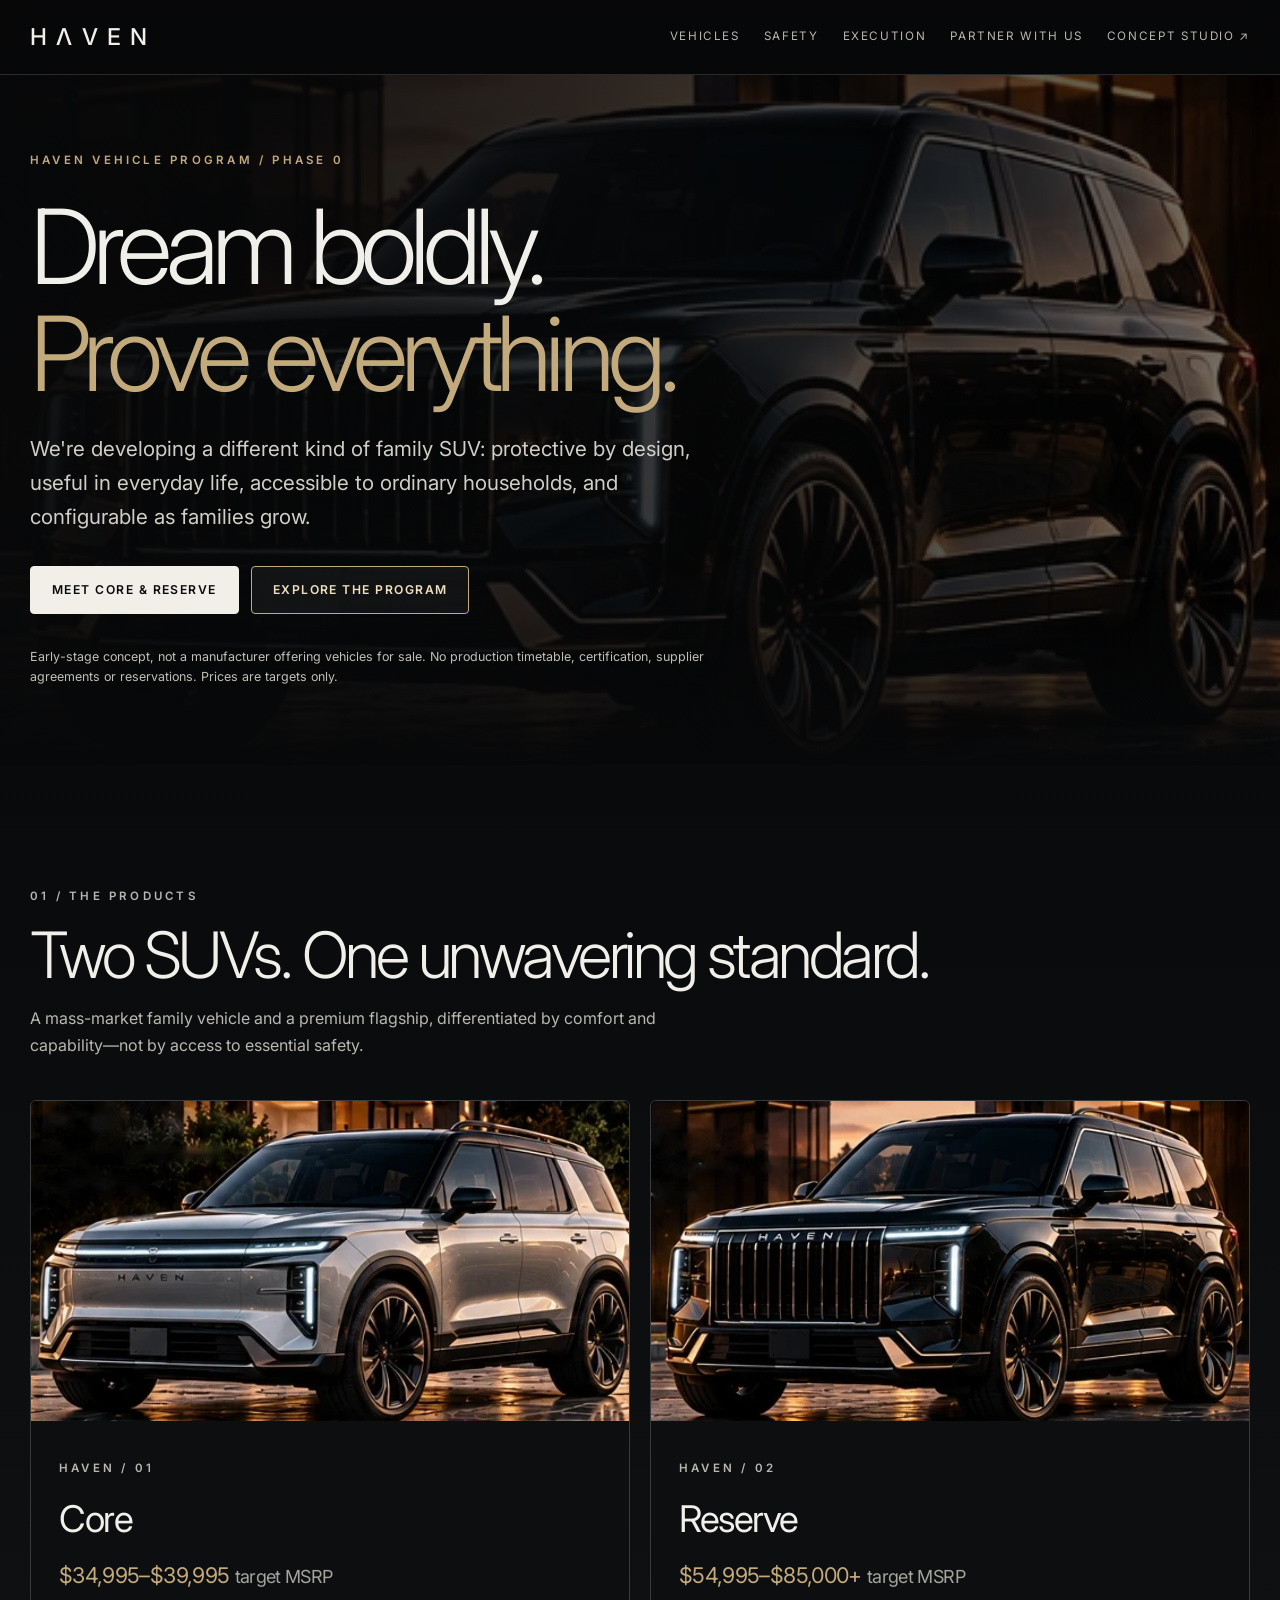
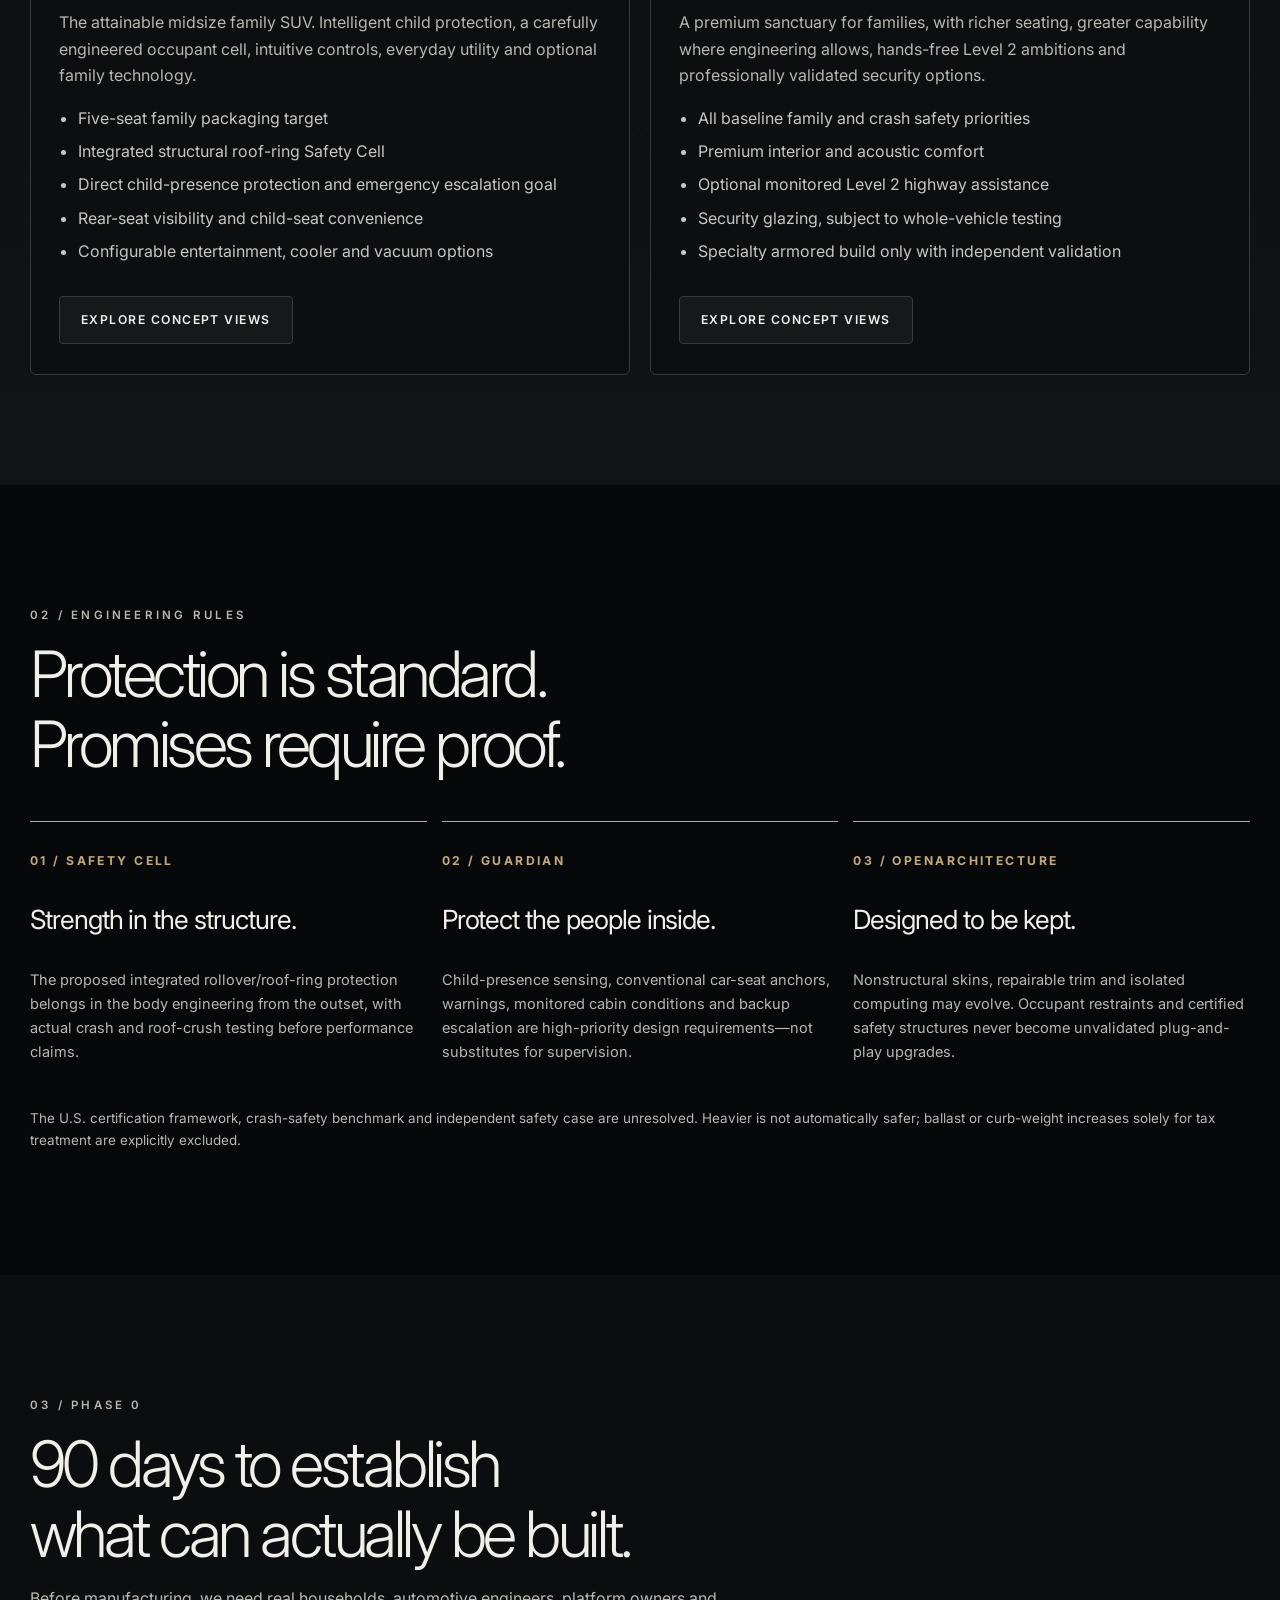
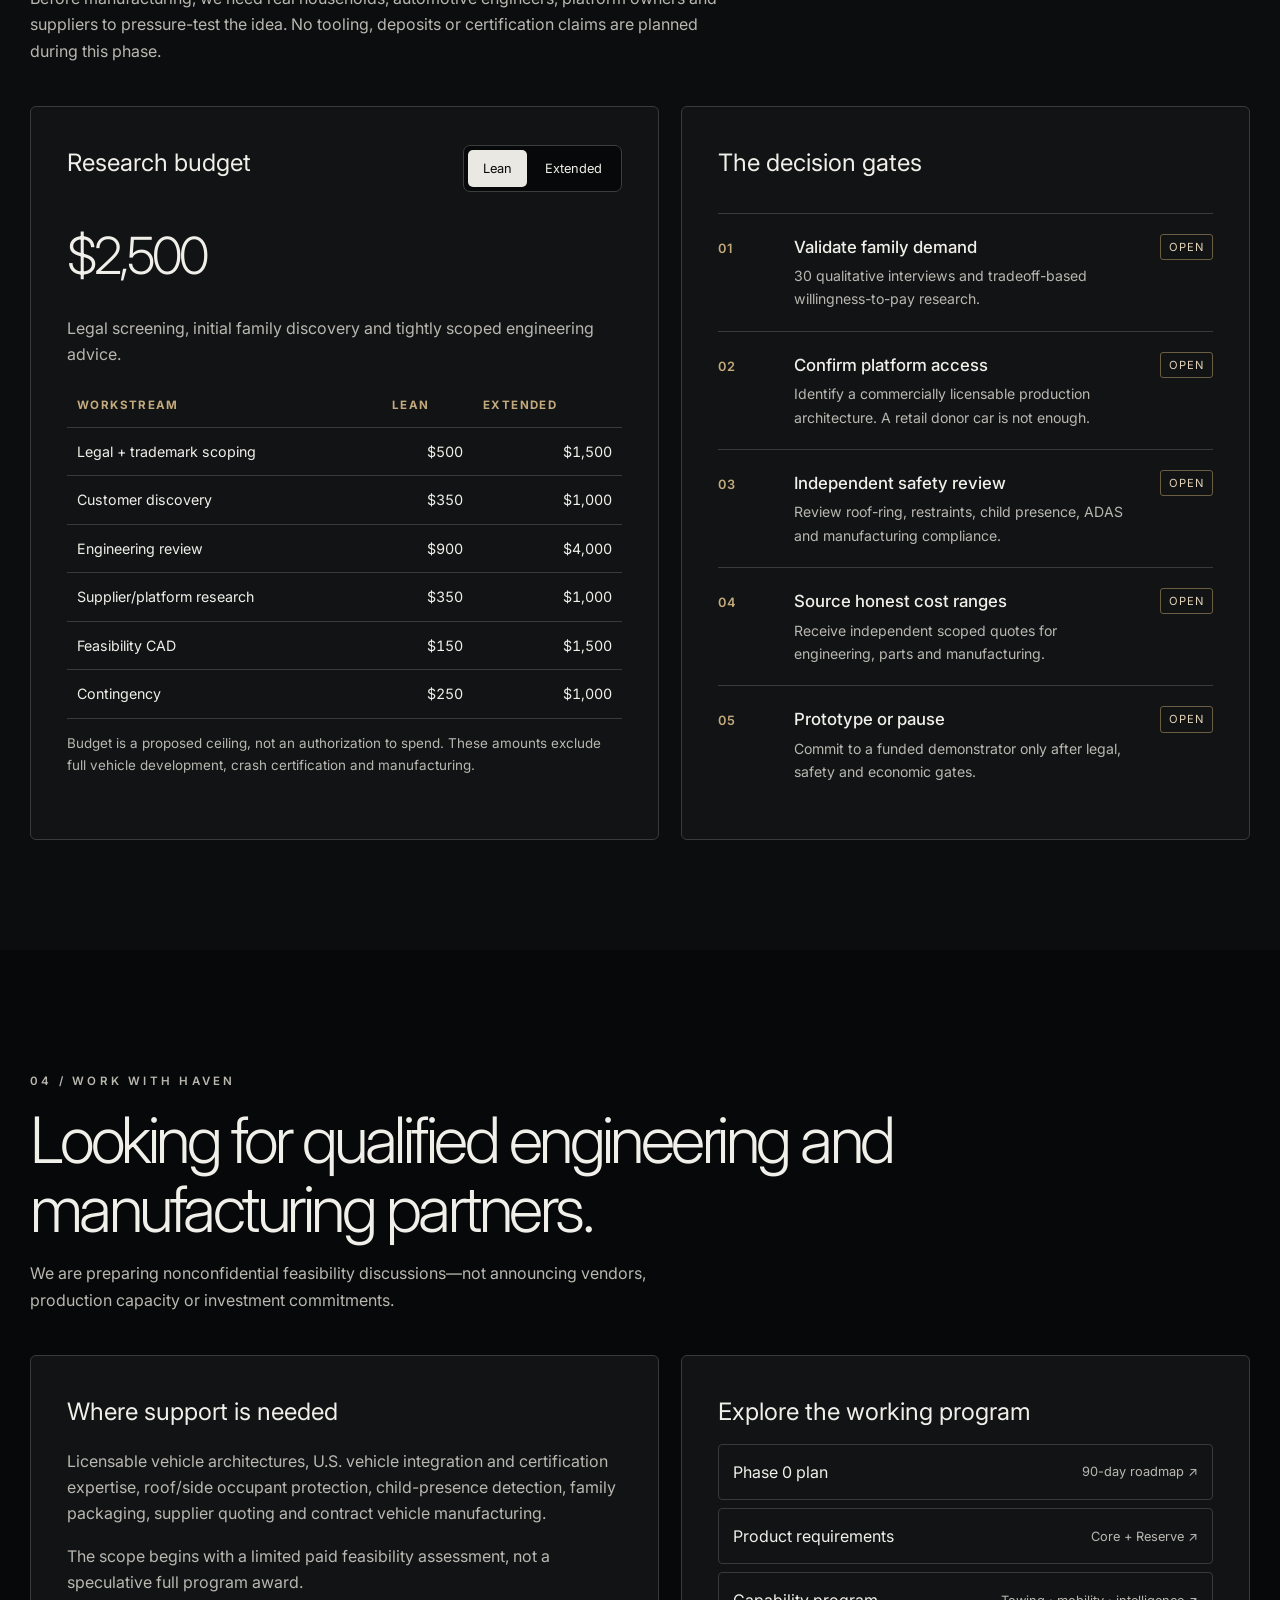
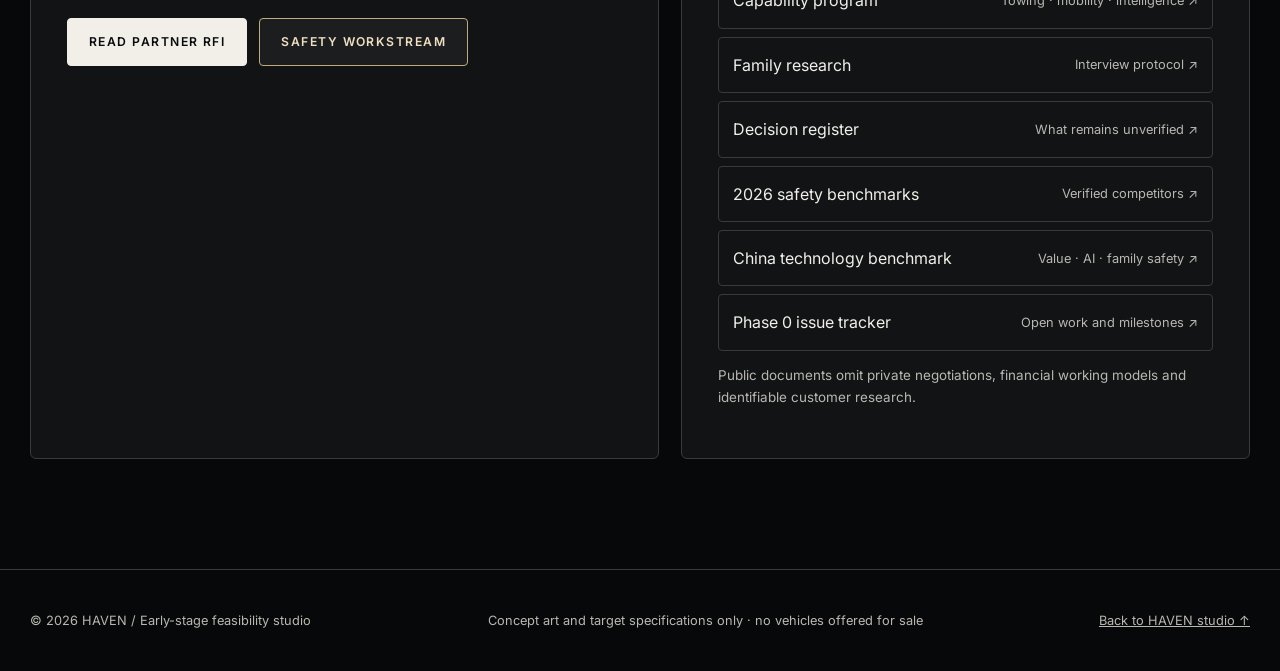
==== commit e5a76341: "Benchmark Chinese family SUVs and upgrade HAVEN tech/value requirements" ====
--- a/program/index.html
+++ b/program/index.html
@@ -53,7 +53,7 @@
 <div class="gate"><span class="num">05</span><div><h3>Prototype or pause</h3><p>Commit to a funded demonstrator only after legal, safety and economic gates.</p></div><span class="state">Open</span></div>
 </div></div>
 </div></div></section>
-<section class="pad" id="partners"><div class="shell"><div class="section-intro"><p class="eyebrow">04 / Work with HAVEN</p><h2>Looking for qualified engineering and manufacturing partners.</h2><p>We are preparing nonconfidential feasibility discussions—not announcing vendors, production capacity or investment commitments.</p></div><div class="grid2"><div class="panel"><h3>Where support is needed</h3><p>Licensable vehicle architectures, U.S. vehicle integration and certification expertise, roof/side occupant protection, child-presence detection, family packaging, supplier quoting and contract vehicle manufacturing.</p><p>The scope begins with a limited paid feasibility assessment, not a speculative full program award.</p><div class="links"><a class="btn solid" href="https://github.com/Mrperkins/haven-concept/blob/main/program/PARTNERS_RFI.md">Read partner RFI</a><a class="btn gold" href="https://github.com/Mrperkins/haven-concept/blob/main/program/SAFETY_REGULATORY.md">Safety workstream</a></div></div><div class="panel"><h3>Explore the working program</h3><div class="linklist"><a href="https://github.com/Mrperkins/haven-concept/blob/main/program/README.md">Phase 0 plan <span>90-day roadmap ↗</span></a><a href="https://github.com/Mrperkins/haven-concept/blob/main/program/PRODUCT_REQUIREMENTS.md">Product requirements <span>Core + Reserve ↗</span></a><a href="https://github.com/Mrperkins/haven-concept/blob/main/program/CAPABILITY_REQUIREMENTS.md">Capability program <span>Towing · mobility · intelligence ↗</span></a><a href="https://github.com/Mrperkins/haven-concept/blob/main/program/CUSTOMER_DISCOVERY.md">Family research <span>Interview protocol ↗</span></a><a href="https://github.com/Mrperkins/haven-concept/blob/main/program/DECISION_LOG.md">Decision register <span>What remains unverified ↗</span></a><a href="https://github.com/Mrperkins/haven-concept/blob/main/program/BENCHMARKS.md">2026 safety benchmarks <span>Verified competitors ↗</span></a><a href="https://github.com/Mrperkins/haven-concept/issues">Phase 0 issue tracker <span>Open work and milestones ↗</span></a></div><p class="small">Public documents omit private negotiations, financial working models and identifiable customer research.</p></div></div></div></section>
+<section class="pad" id="partners"><div class="shell"><div class="section-intro"><p class="eyebrow">04 / Work with HAVEN</p><h2>Looking for qualified engineering and manufacturing partners.</h2><p>We are preparing nonconfidential feasibility discussions—not announcing vendors, production capacity or investment commitments.</p></div><div class="grid2"><div class="panel"><h3>Where support is needed</h3><p>Licensable vehicle architectures, U.S. vehicle integration and certification expertise, roof/side occupant protection, child-presence detection, family packaging, supplier quoting and contract vehicle manufacturing.</p><p>The scope begins with a limited paid feasibility assessment, not a speculative full program award.</p><div class="links"><a class="btn solid" href="https://github.com/Mrperkins/haven-concept/blob/main/program/PARTNERS_RFI.md">Read partner RFI</a><a class="btn gold" href="https://github.com/Mrperkins/haven-concept/blob/main/program/SAFETY_REGULATORY.md">Safety workstream</a></div></div><div class="panel"><h3>Explore the working program</h3><div class="linklist"><a href="https://github.com/Mrperkins/haven-concept/blob/main/program/README.md">Phase 0 plan <span>90-day roadmap ↗</span></a><a href="https://github.com/Mrperkins/haven-concept/blob/main/program/PRODUCT_REQUIREMENTS.md">Product requirements <span>Core + Reserve ↗</span></a><a href="https://github.com/Mrperkins/haven-concept/blob/main/program/CAPABILITY_REQUIREMENTS.md">Capability program <span>Towing · mobility · intelligence ↗</span></a><a href="https://github.com/Mrperkins/haven-concept/blob/main/program/CUSTOMER_DISCOVERY.md">Family research <span>Interview protocol ↗</span></a><a href="https://github.com/Mrperkins/haven-concept/blob/main/program/DECISION_LOG.md">Decision register <span>What remains unverified ↗</span></a><a href="https://github.com/Mrperkins/haven-concept/blob/main/program/BENCHMARKS.md">2026 safety benchmarks <span>Verified competitors ↗</span></a><a href="https://github.com/Mrperkins/haven-concept/blob/main/program/CHINA_COMPETITIVE_BENCHMARK.md">China technology benchmark <span>Value · AI · family safety ↗</span></a><a href="https://github.com/Mrperkins/haven-concept/issues">Phase 0 issue tracker <span>Open work and milestones ↗</span></a></div><p class="small">Public documents omit private negotiations, financial working models and identifiable customer research.</p></div></div></div></section>
 </main>
 <footer class="foot"><div class="shell"><span>© 2026 HAVEN / Early-stage feasibility studio</span><span>Concept art and target specifications only · no vehicles offered for sale</span><a href="../index.html">Back to HAVEN studio ↑</a></div></footer>
 <script>
